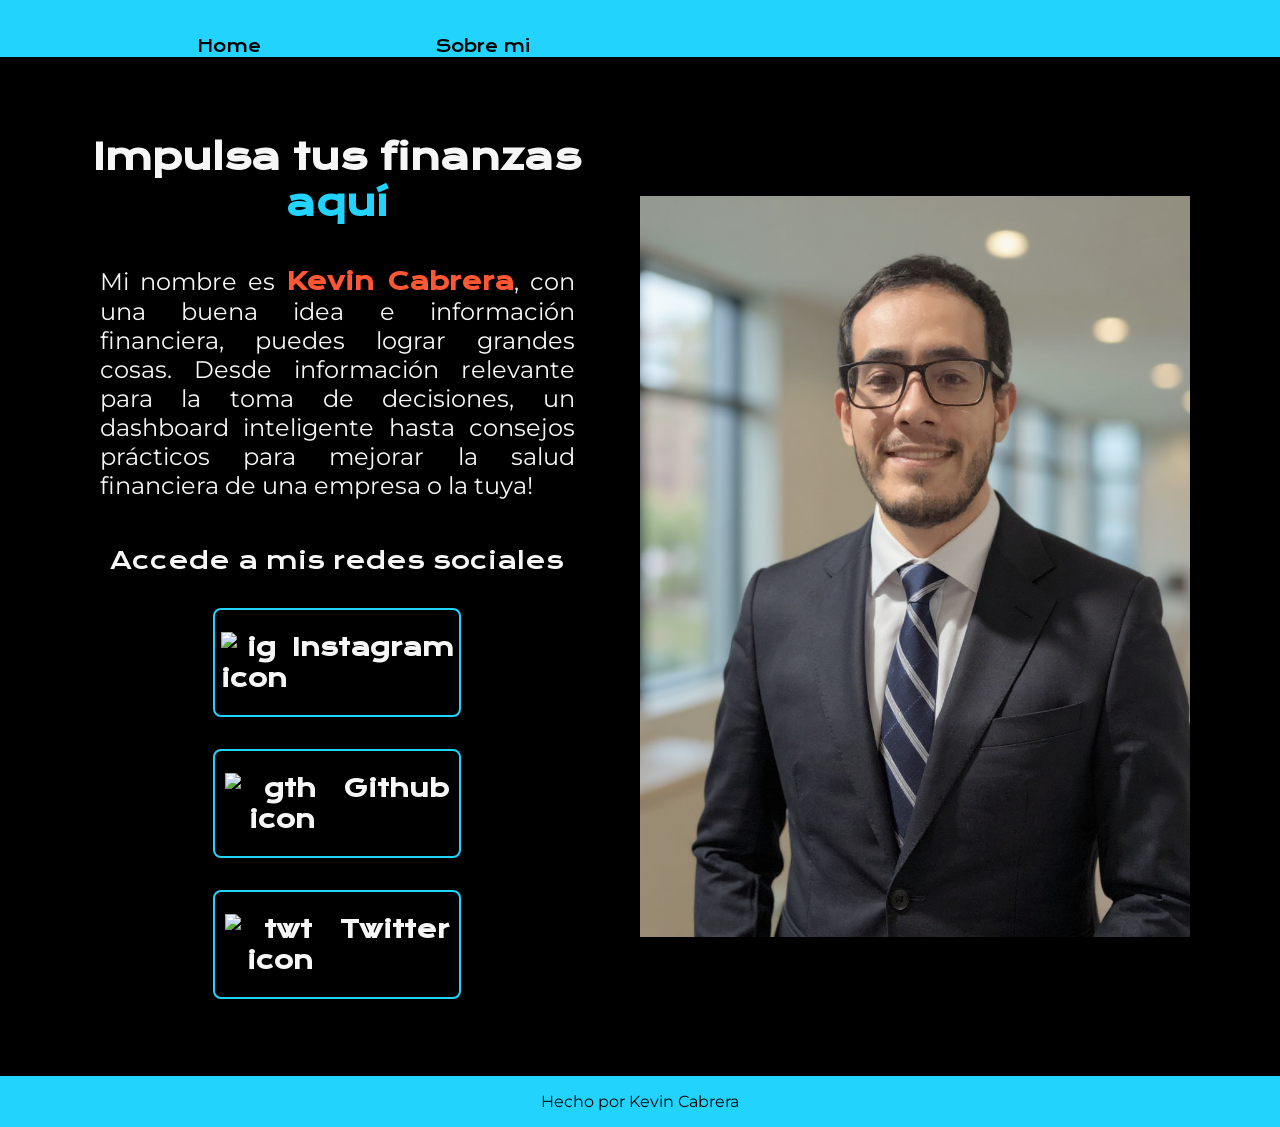
==== index.html @ 17b0012e "Add files via upload" ====
<!DOCTYPE html>
<html lang="es">
<head>
    <meta charset="UTF-8">
    <meta name="viewport" content="width=device-width, initial-scale=1.0">
    <title>Portafolio</title>
    <link rel="stylesheet" href="./Styles/Style.css">
</head>
<body>
    <header class="header">
        <nav class="header-menu">
            <a class= "header-link" href="index.html">Home</a>
            <a class= "header-link" href="about.html">Sobre mi</a>
        </nav>
    </header>
    <main class="presentacion">
        <section class="presentacion-texto">
            <h1 class="Titulo1">
                Impulsa tus finanzas <strong class="Destaque1">aquí</strong>
            </h1> 
                <p class="parrafo1">
                    Mi nombre es <strong class="Destaque2">Kevin Cabrera</strong>, 
                    con una buena idea e información financiera, puedes lograr grandes
                    cosas. Desde información relevante para la toma de decisiones,
                    un dashboard inteligente hasta consejos prácticos para mejorar
                    la salud financiera de una empresa o la tuya! 
                </p>
                <div class="redes">
                    <h2 class="subredes">Accede a mis redes sociales</h2>
                    <a class="igh" href="https://www.instagram.com/">
                        <img src="./assets/instagram.png" alt="ig icon">
                        Instagram</a>
                    <a class="igh" href="https://github.com/">
                        <img src="./assets/github.png" alt="gth icon">
                        Github</a>
                    <a class="igh" href="https://twitter.com/">
                        <img src="./assets/twitter.png" alt="twt icon">
                        Twitter</a>
                </div>
        </section>
            <img class="pic" src="./assets/Imagem.png" alt="imagen de Ana">
    
    </main>

    <footer>
        <p class="footer-texto">Hecho por Kevin Cabrera</p>
    </footer>
    
</body>
</html>
---- Styles/Style.css ----
@import url('https://fonts.googleapis.com/css2?family=Krona+One&family=Montserrat:ital,wght@0,100..900;1,100..900&display=swap');

:root {
    --color-primario: #22D4FD;
    --color-secundario: #FF5733;
    --color-fondo: #000000;
    --color-texto: #F6F6F6;
    --color-fade: #272727;
    --fuente-principal: 'Krona One', sans-serif;
    --fuente-secundaria: 'Montserrat', sans-serif;
}
*
{
    margin: 0;
    padding: 0;
    box-sizing: border-box;
    font-family: var(--fuente-principal);
}
body
{
    background-color: var(--color-fondo);
    color: var(--color-texto);
    box-sizing: border-box;
}
.Destaque1
{
    color:var(--color-primario);
}
.Destaque2
{
    color: var(--color-secundario);
}
.presentacion
{
    display: flex;
    flex-direction: row;
    justify-content: center;
    align-items: center;
    text-align: center;
    margin: 6% 7%;
    gap: 5%;
}
.presentacion-texto
{
width: 50%;
display: flex;
flex-direction: column;
gap: 2.5rem;
}

.Titulo1
{
    font-size: 2.25rem;
    font-family: var(--fuente-principal);
}
.parrafo1
{
    font-size: 1.5rem;
    font-family: var(--fuente-secundaria);
    font-weight: 400;
    text-align: justify;
    padding: 0rem 0.625rem 0.313rem 0.625rem;
}
.redes{
    display: flex;
    justify-content: space-between;
    flex-direction: column;
    align-items: center;
    gap: 2rem;
}
.igh{
    width: 50%;
    text-align: center;
    padding: 1.344rem 0.625rem;
    border-radius: 0.5rem;
    font-family: var(--color-secundario);
    font-size: 1.5rem;
    font-weight: 600;
    text-decoration: none;
    color: var(--color-texto);
    border: var(--color-primario) 0.125rem solid;
    display: flex;
    justify-content: center;
    gap: 0.313rem;
}
.subredes{
    font-family: var(--fuente-principal);
    font-size: 1.5rem;
    font-weight: 400;

}
.igh:hover{
    background-color: var(--color-fade);
    transition: 0.3s;
    cursor: pointer;
}
.footer-texto{
    background-color: var(--color-primario);
    text-align: center;
    padding: 1rem;
    font-family: var(--fuente-secundaria);
    font-size: 400;
    color: var(--color-fondo);
}
.header
{
    background-color: var(--color-primario);
    text-align: center;
    padding: 1% 0% 0% 8%;
    font-family: var(--fuente-secundaria);
    font-size: 600;
    color: var(--color-fondo);
}
.header-menu
{
    display: flex;
    gap: 5rem;
    text-align: center;
}
.header-link
{
    text-decoration: none;
    color: var(--color-fondo);
    text-align: center;
    padding: 2% 0% 0% 8%;
    font-size: 600;
    transition: 0.3s;
    cursor: pointer;
    text-decoration: none;
}
.header-link:hover
{
    color: var(--color-texto);
    transition: 0.3s;
    cursor: pointer;
}
.pic
{
    width: 50%;
}
@media (max-width: 700px){
  .presentacion
    {
        flex-direction: column-reverse;
        margin: 5% 2%;
        gap: 5%;
    }  
.header
{
   padding: 1% 0% 0% 15px;
   
}
.header-menu{
justify-content: center;
}
.presentacion-texto
{
width: auto;
}
}
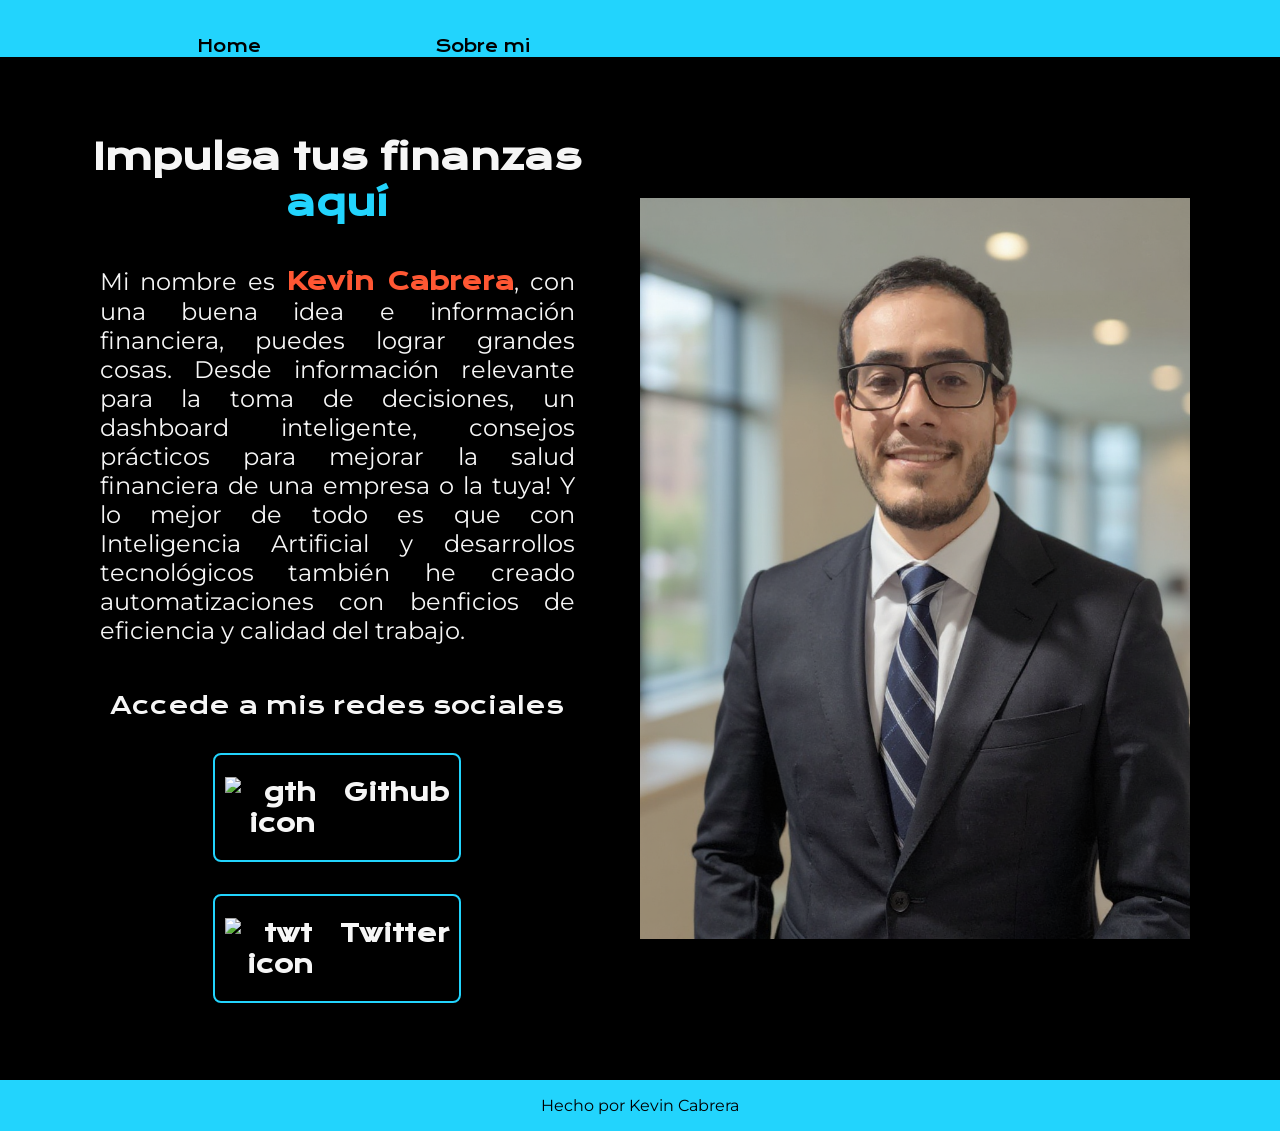
==== commit fef9f4df: "Update GitHub link in index.html" ====
--- a/index.html
+++ b/index.html
@@ -22,19 +22,19 @@
                     Mi nombre es <strong class="Destaque2">Kevin Cabrera</strong>, 
                     con una buena idea e información financiera, puedes lograr grandes
                     cosas. Desde información relevante para la toma de decisiones,
-                    un dashboard inteligente hasta consejos prácticos para mejorar
-                    la salud financiera de una empresa o la tuya! 
+                    un dashboard inteligente, consejos prácticos para mejorar
+                    la salud financiera de una empresa o la tuya! Y lo mejor de todo
+                    es que con Inteligencia Artificial y desarrollos tecnológicos
+                    también he creado automatizaciones con benficios de 
+                    eficiencia y calidad del trabajo.
                 </p>
                 <div class="redes">
                     <h2 class="subredes">Accede a mis redes sociales</h2>
-                    <a class="igh" href="https://www.instagram.com/">
-                        <img src="./assets/instagram.png" alt="ig icon">
-                        Instagram</a>
-                    <a class="igh" href="https://github.com/">
+                    <a class="igh" href="https://github.com/kncag">
                         <img src="./assets/github.png" alt="gth icon">
                         Github</a>
-                    <a class="igh" href="https://twitter.com/">
-                        <img src="./assets/twitter.png" alt="twt icon">
+                    <a class="igh" href="https://www.linkedin.com/in/kevin-cabrera-knca">
+                        <img src="./assets/linkedin.png" alt="twt icon">
                         Twitter</a>
                 </div>
         </section>
@@ -47,4 +47,4 @@
     </footer>
     
 </body>
-</html>+</html>
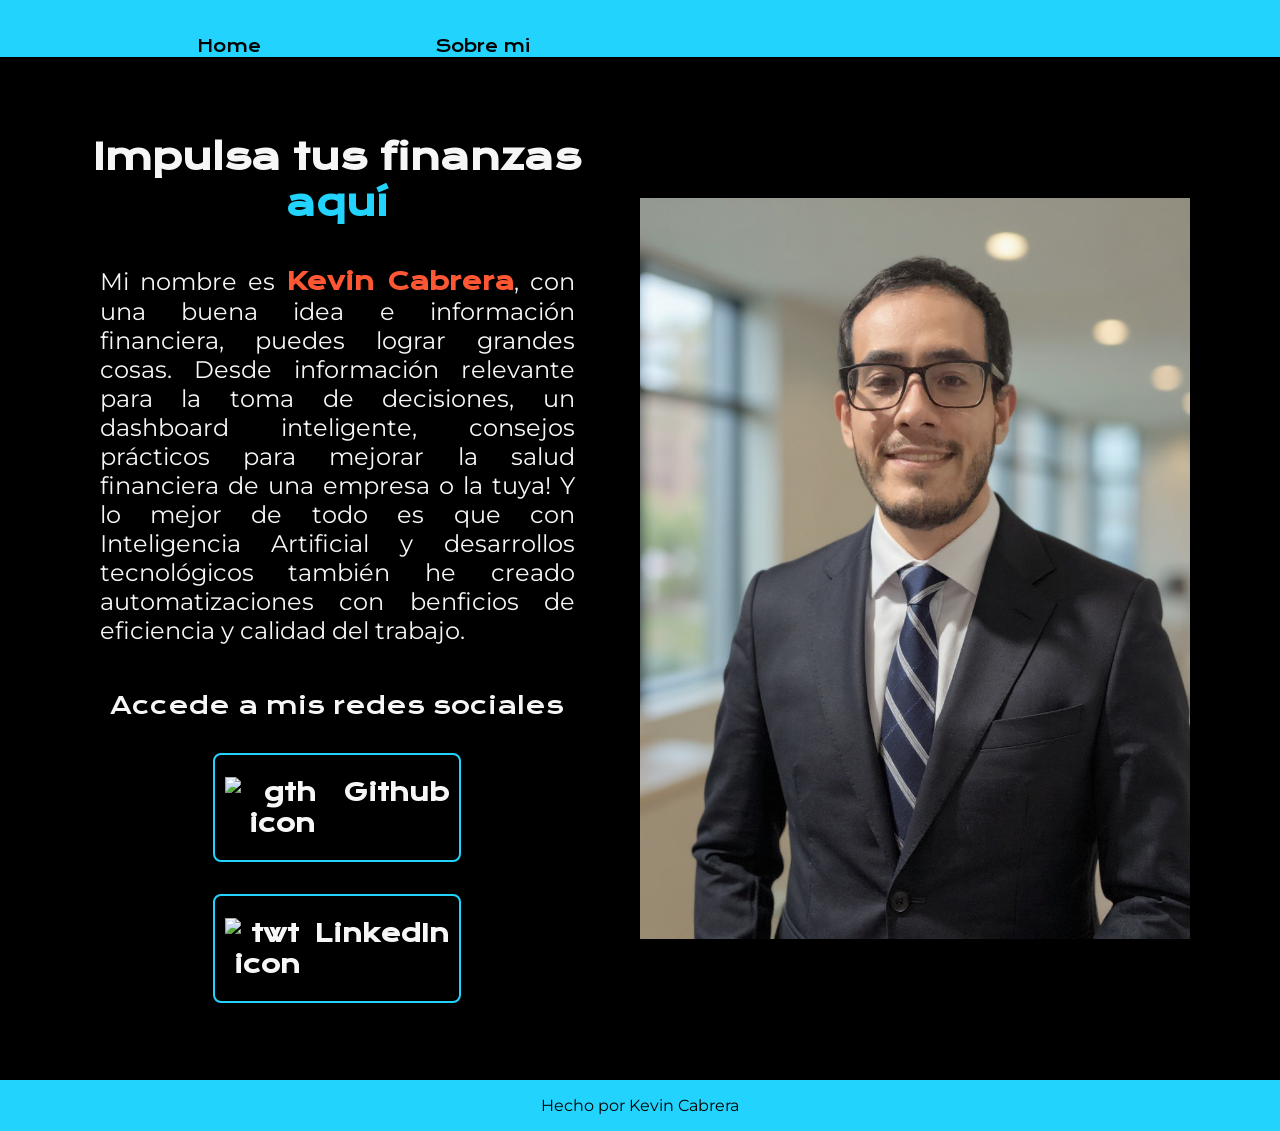
==== commit 013e2ddc: "Fix HTML encoding issues in index.html" ====
--- a/index.html
+++ b/index.html
@@ -35,7 +35,7 @@
                         Github</a>
                     <a class="igh" href="https://www.linkedin.com/in/kevin-cabrera-knca">
                         <img src="./assets/linkedin.png" alt="twt icon">
-                        Twitter</a>
+                        LinkedIn</a>
                 </div>
         </section>
             <img class="pic" src="./assets/Imagem.png" alt="imagen de Ana">
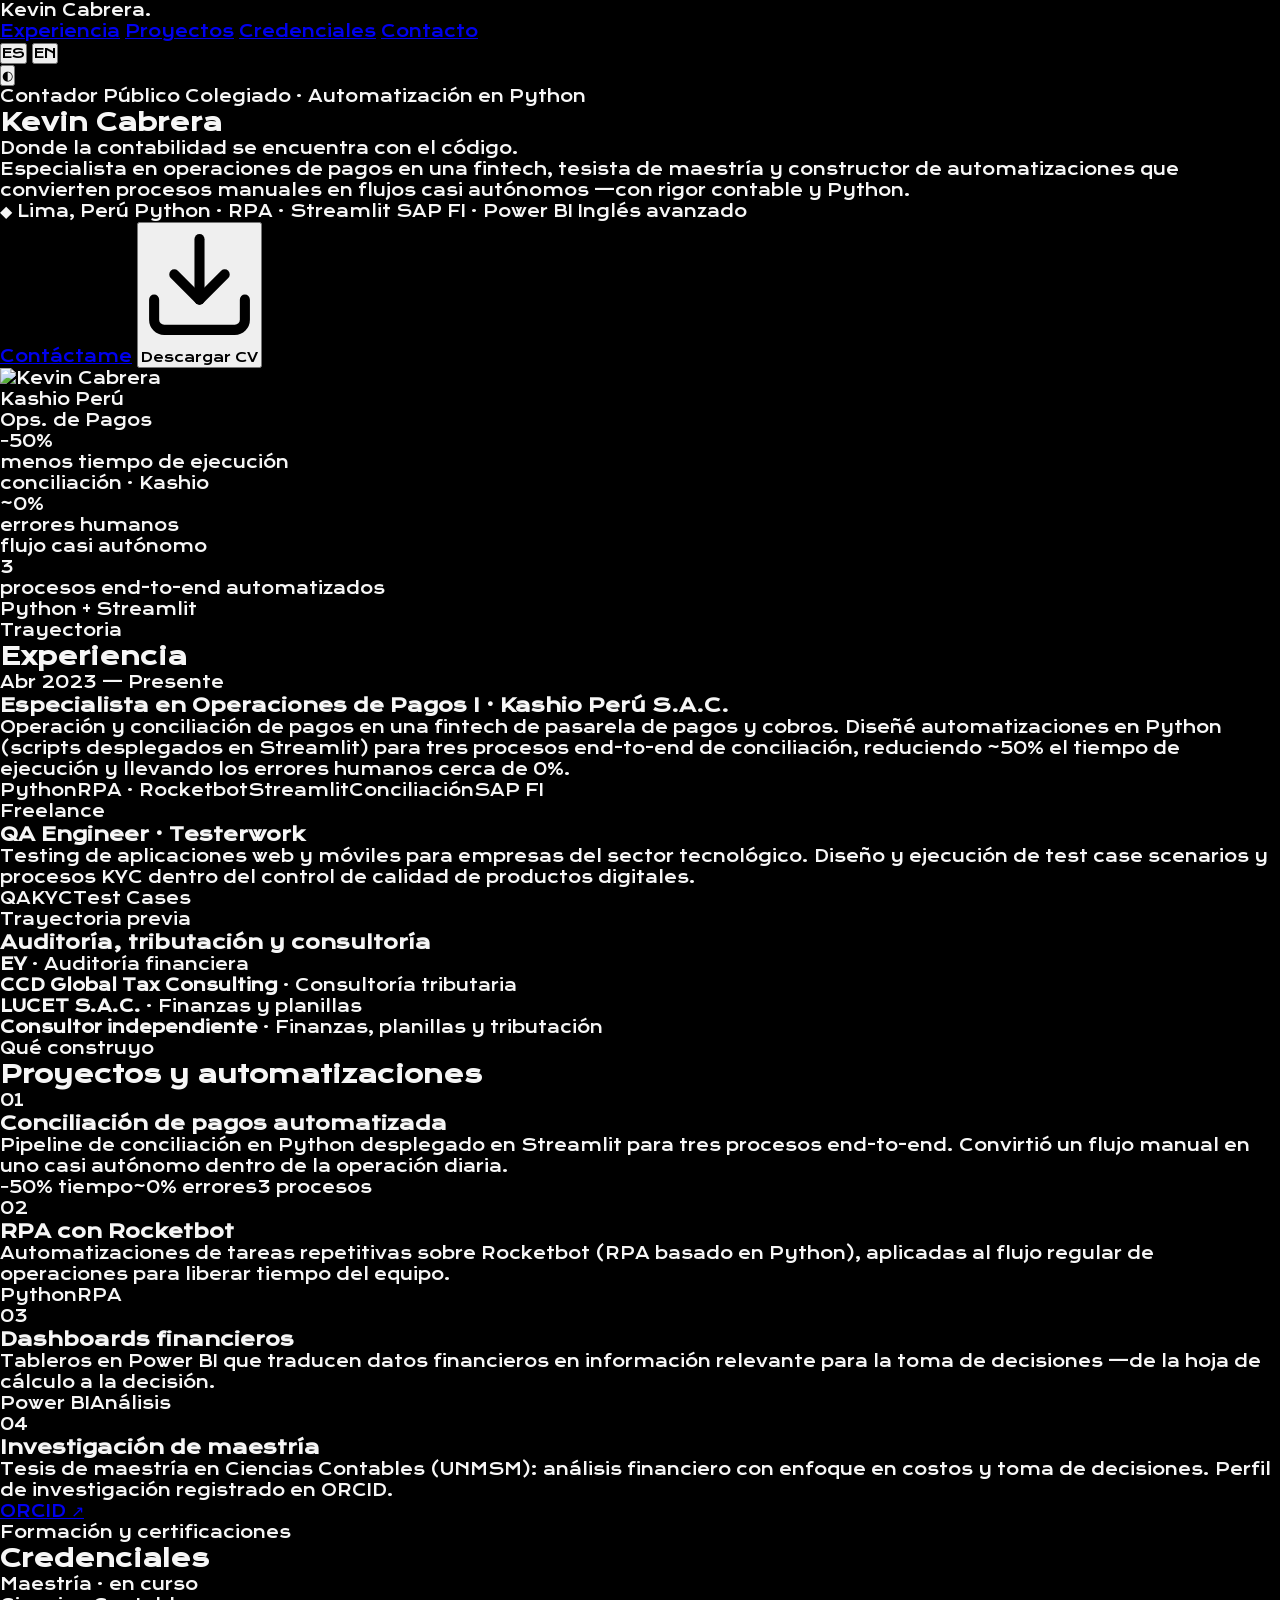
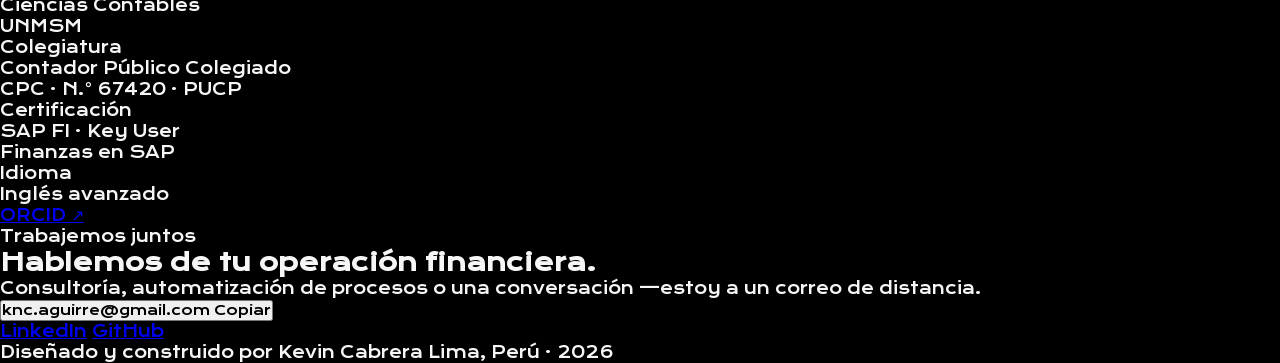
==== commit bb378bbf: "Add files via upload" ====
--- a/index.html
+++ b/index.html
@@ -1,50 +1,301 @@
-<!DOCTYPE html>
-<html lang="es">
-<head>
-    <meta charset="UTF-8">
-    <meta name="viewport" content="width=device-width, initial-scale=1.0">
-    <title>Portafolio</title>
-    <link rel="stylesheet" href="./Styles/Style.css">
-</head>
-<body>
-    <header class="header">
-        <nav class="header-menu">
-            <a class= "header-link" href="index.html">Home</a>
-            <a class= "header-link" href="about.html">Sobre mi</a>
-        </nav>
-    </header>
-    <main class="presentacion">
-        <section class="presentacion-texto">
-            <h1 class="Titulo1">
-                Impulsa tus finanzas <strong class="Destaque1">aquí</strong>
-            </h1> 
-                <p class="parrafo1">
-                    Mi nombre es <strong class="Destaque2">Kevin Cabrera</strong>, 
-                    con una buena idea e información financiera, puedes lograr grandes
-                    cosas. Desde información relevante para la toma de decisiones,
-                    un dashboard inteligente, consejos prácticos para mejorar
-                    la salud financiera de una empresa o la tuya! Y lo mejor de todo
-                    es que con Inteligencia Artificial y desarrollos tecnológicos
-                    también he creado automatizaciones con benficios de 
-                    eficiencia y calidad del trabajo.
-                </p>
-                <div class="redes">
-                    <h2 class="subredes">Accede a mis redes sociales</h2>
-                    <a class="igh" href="https://github.com/kncag">
-                        <img src="./assets/github.png" alt="gth icon">
-                        Github</a>
-                    <a class="igh" href="https://www.linkedin.com/in/kevin-cabrera-knca">
-                        <img src="./assets/linkedin.png" alt="twt icon">
-                        LinkedIn</a>
-                </div>
-        </section>
-            <img class="pic" src="./assets/Imagem.png" alt="imagen de Ana">
-    
-    </main>
-
-    <footer>
-        <p class="footer-texto">Hecho por Kevin Cabrera</p>
-    </footer>
-    
-</body>
-</html>
+<!DOCTYPE html>
+<html lang="es">
+<head>
+    <meta charset="UTF-8">
+    <meta name="viewport" content="width=device-width, initial-scale=1.0">
+    <title>Kevin Cabrera</title>
+<meta name="description" content="Kevin Cabrera — Contador Público Colegiado, especialista en operaciones de pagos y constructor de automatizaciones en Python. Donde la contabilidad se encuentra con el código.">
+<link rel="preconnect" href="https://fonts.googleapis.com">
+<link rel="preconnect" href="https://fonts.gstatic.com" crossorigin>
+<link rel="stylesheet" href="https://fonts.googleapis.com/css2?family=Archivo:wght@500;600;700;800&family=IBM+Plex+Mono:wght@400;500;600&family=IBM+Plex+Sans:wght@400;500;600;700&display=swap">
+    <link rel="stylesheet" href="./Styles/Style.css">
+</head>
+<body>
+<header class="topbar">
+  <div class="wrap topbar-inner">
+    <div class="brand">Kevin&nbsp;Cabrera<span class="dot">.</span></div>
+    <nav class="nav">
+      <div class="nav-links">
+        <a href="#experiencia" data-es="Experiencia" data-en="Experience">Experiencia</a>
+        <a href="#proyectos" data-es="Proyectos" data-en="Projects">Proyectos</a>
+        <a href="#credenciales" data-es="Credenciales" data-en="Credentials">Credenciales</a>
+        <a href="#contacto" data-es="Contacto" data-en="Contact">Contacto</a>
+      </div>
+      <div class="controls">
+        <div class="lang-seg" role="group" aria-label="Idioma / Language">
+          <button id="lang-es" aria-pressed="true">ES</button>
+          <button id="lang-en" aria-pressed="false">EN</button>
+        </div>
+        <button class="btn-ghost" id="theme-toggle" aria-label="Cambiar tema">
+          <span id="theme-icon">◐</span>
+        </button>
+      </div>
+    </nav>
+  </div>
+</header>
+
+<main class="wrap">
+
+  <!-- HERO -->
+  <section class="hero">
+    <div class="hero-grid">
+      <div>
+        <span class="eyebrow" data-es="Contador Público Colegiado · Automatización en Python" data-en="Certified Public Accountant · Python Automation">Contador Público Colegiado · Automatización en Python</span>
+        <h1>Kevin Cabrera</h1>
+        <p class="tagline" data-es="Donde la contabilidad se encuentra con el <span class='hl'>código</span>." data-en="Where accounting meets <span class='hl'>code</span>.">Donde la contabilidad se encuentra con el <span class="hl">código</span>.</p>
+        <p class="lead" data-es="Especialista en operaciones de pagos en una fintech, tesista de maestría y constructor de automatizaciones que convierten procesos manuales en flujos casi autónomos —con rigor contable y Python." data-en="Payments operations specialist at a fintech, master's thesis student, and builder of automations that turn manual processes into near-autonomous workflows — with accounting rigor and Python.">Especialista en operaciones de pagos en una fintech, tesista de maestría y constructor de automatizaciones que convierten procesos manuales en flujos casi autónomos —con rigor contable y Python.</p>
+        <div class="chips">
+          <span class="chip"><span class="pin">◆</span> <span data-es="Lima, Perú" data-en="Lima, Peru">Lima, Perú</span></span>
+          <span class="chip">Python · RPA · Streamlit</span>
+          <span class="chip">SAP FI · Power BI</span>
+          <span class="chip" data-es="Inglés avanzado" data-en="Advanced English">Inglés avanzado</span>
+        </div>
+        <div class="hero-cta">
+          <a class="btn btn-primary" href="#contacto" data-es="Contáctame" data-en="Get in touch">Contáctame</a>
+          <button class="btn btn-outline" id="cv-btn">
+            <svg class="svgico" viewBox="0 0 24 24" fill="none" stroke="currentColor" stroke-width="2" stroke-linecap="round" stroke-linejoin="round"><path d="M21 15v4a2 2 0 0 1-2 2H5a2 2 0 0 1-2-2v-4"/><polyline points="7 10 12 15 17 10"/><line x1="12" y1="15" x2="12" y2="3"/></svg>
+            <span data-es="Descargar CV" data-en="Download CV">Descargar CV</span>
+          </button>
+        </div>
+      </div>
+      <div class="portrait">
+        <img src="./assets/photo.jpg" alt="Kevin Cabrera">
+        <div class="badge">
+          <div class="k mono">Kashio Perú</div>
+          <div class="v" data-es="Ops. de Pagos" data-en="Payments Ops">Ops. de Pagos</div>
+        </div>
+      </div>
+    </div>
+
+    <div class="ledger" aria-label="Resultados de automatización">
+      <div class="cell">
+        <div class="num">−50%</div>
+        <div class="cap" data-es="menos tiempo de ejecución" data-en="less execution time">menos tiempo de ejecución</div>
+        <div class="src" data-es="conciliación · Kashio" data-en="reconciliation · Kashio">conciliación · Kashio</div>
+      </div>
+      <div class="cell">
+        <div class="num">~0%</div>
+        <div class="cap" data-es="errores humanos" data-en="human errors">errores humanos</div>
+        <div class="src" data-es="flujo casi autónomo" data-en="near-autonomous flow">flujo casi autónomo</div>
+      </div>
+      <div class="cell">
+        <div class="num">3</div>
+        <div class="cap" data-es="procesos end-to-end automatizados" data-en="end-to-end processes automated">procesos end-to-end automatizados</div>
+        <div class="src" data-es="Python + Streamlit" data-en="Python + Streamlit">Python + Streamlit</div>
+      </div>
+    </div>
+  </section>
+
+  <!-- EXPERIENCE -->
+  <section id="experiencia">
+    <div class="sec-head reveal">
+      <span class="eyebrow" data-es="Trayectoria" data-en="Career">Trayectoria</span>
+      <h2 data-es="Experiencia" data-en="Experience">Experiencia</h2>
+    </div>
+    <div class="exp">
+      <div class="exp-row reveal">
+        <div class="exp-when">Abr 2023 — <span class="now" data-es="Presente" data-en="Present">Presente</span></div>
+        <div class="exp-body">
+          <h3><span data-es="Especialista en Operaciones de Pagos I" data-en="Payments Operations Specialist I">Especialista en Operaciones de Pagos I</span> · <span class="org">Kashio Perú S.A.C.</span></h3>
+          <p data-es="Operación y conciliación de pagos en una fintech de pasarela de pagos y cobros. Diseñé automatizaciones en Python (scripts desplegados en Streamlit) para tres procesos end-to-end de conciliación, reduciendo ~50% el tiempo de ejecución y llevando los errores humanos cerca de 0%." data-en="Payment operations and reconciliation at a payments-gateway fintech. Built Python automations (scripts deployed on Streamlit) for three end-to-end reconciliation processes, cutting execution time by ~50% and driving human errors close to 0%.">Operación y conciliación de pagos en una fintech de pasarela de pagos y cobros. Diseñé automatizaciones en Python (scripts desplegados en Streamlit) para tres procesos end-to-end de conciliación, reduciendo ~50% el tiempo de ejecución y llevando los errores humanos cerca de 0%.</p>
+          <div class="tags"><span class="tag">Python</span><span class="tag">RPA · Rocketbot</span><span class="tag">Streamlit</span><span class="tag" data-es="Conciliación" data-en="Reconciliation">Conciliación</span><span class="tag">SAP FI</span></div>
+        </div>
+      </div>
+      <div class="exp-row reveal">
+        <div class="exp-when" data-es="Freelance" data-en="Freelance">Freelance</div>
+        <div class="exp-body">
+          <h3>QA Engineer · <span class="org">Testerwork</span></h3>
+          <p data-es="Testing de aplicaciones web y móviles para empresas del sector tecnológico. Diseño y ejecución de test case scenarios y procesos KYC dentro del control de calidad de productos digitales." data-en="Web and mobile app testing for technology-sector companies. Design and execution of test case scenarios and KYC processes within digital-product quality control.">Testing de aplicaciones web y móviles para empresas del sector tecnológico. Diseño y ejecución de test case scenarios y procesos KYC dentro del control de calidad de productos digitales.</p>
+          <div class="tags"><span class="tag">QA</span><span class="tag">KYC</span><span class="tag">Test Cases</span></div>
+        </div>
+      </div>
+      <div class="exp-row reveal">
+        <div class="exp-when" data-es="Trayectoria previa" data-en="Earlier">Trayectoria previa</div>
+        <div class="exp-body">
+          <h3 data-es="Auditoría, tributación y consultoría" data-en="Audit, tax & consulting">Auditoría, tributación y consultoría</h3>
+          <div class="prev-list">
+            <div class="pi"><b>EY</b> · <span data-es="Auditoría financiera" data-en="Financial audit">Auditoría financiera</span></div>
+            <div class="pi"><b>CCD Global Tax Consulting</b> · <span data-es="Consultoría tributaria" data-en="Tax consulting">Consultoría tributaria</span></div>
+            <div class="pi"><b>LUCET S.A.C.</b> · <span data-es="Finanzas y planillas" data-en="Finance & payroll">Finanzas y planillas</span></div>
+            <div class="pi"><b data-es="Consultor independiente" data-en="Independent consultant">Consultor independiente</b> · <span data-es="Finanzas, planillas y tributación" data-en="Finance, payroll & tax">Finanzas, planillas y tributación</span></div>
+          </div>
+        </div>
+      </div>
+    </div>
+  </section>
+
+  <!-- PROJECTS -->
+  <section id="proyectos">
+    <div class="sec-head reveal">
+      <span class="eyebrow" data-es="Qué construyo" data-en="What I build">Qué construyo</span>
+      <h2 data-es="Proyectos y automatizaciones" data-en="Projects & automations">Proyectos y automatizaciones</h2>
+    </div>
+    <div class="proj-grid">
+      <div class="card reveal">
+        <div class="num-idx">01</div>
+        <h3 data-es="Conciliación de pagos automatizada" data-en="Automated payments reconciliation">Conciliación de pagos automatizada</h3>
+        <p data-es="Pipeline de conciliación en Python desplegado en Streamlit para tres procesos end-to-end. Convirtió un flujo manual en uno casi autónomo dentro de la operación diaria." data-en="Python reconciliation pipeline deployed on Streamlit across three end-to-end processes. Turned a manual flow into a near-autonomous one inside daily operations.">Pipeline de conciliación en Python desplegado en Streamlit para tres procesos end-to-end. Convirtió un flujo manual en uno casi autónomo dentro de la operación diaria.</p>
+        <div class="metric-chips"><span class="mchip">−50% <span data-es="tiempo" data-en="time">tiempo</span></span><span class="mchip">~0% <span data-es="errores" data-en="errors">errores</span></span><span class="mchip">3 <span data-es="procesos" data-en="processes">procesos</span></span></div>
+      </div>
+      <div class="card reveal">
+        <div class="num-idx">02</div>
+        <h3 data-es="RPA con Rocketbot" data-en="RPA with Rocketbot">RPA con Rocketbot</h3>
+        <p data-es="Automatizaciones de tareas repetitivas sobre Rocketbot (RPA basado en Python), aplicadas al flujo regular de operaciones para liberar tiempo del equipo." data-en="Repetitive-task automations on Rocketbot (Python-based RPA), applied to the regular operations flow to free up team time.">Automatizaciones de tareas repetitivas sobre Rocketbot (RPA basado en Python), aplicadas al flujo regular de operaciones para liberar tiempo del equipo.</p>
+        <div class="metric-chips"><span class="mchip">Python</span><span class="mchip">RPA</span></div>
+      </div>
+      <div class="card reveal">
+        <div class="num-idx">03</div>
+        <h3 data-es="Dashboards financieros" data-en="Financial dashboards">Dashboards financieros</h3>
+        <p data-es="Tableros en Power BI que traducen datos financieros en información relevante para la toma de decisiones —de la hoja de cálculo a la decisión." data-en="Power BI dashboards that translate financial data into decision-ready insight — from spreadsheet to decision.">Tableros en Power BI que traducen datos financieros en información relevante para la toma de decisiones —de la hoja de cálculo a la decisión.</p>
+        <div class="metric-chips"><span class="mchip">Power BI</span><span class="mchip" data-es="Análisis" data-en="Analytics">Análisis</span></div>
+      </div>
+      <div class="card reveal">
+        <div class="num-idx">04</div>
+        <h3 data-es="Investigación de maestría" data-en="Master's research">Investigación de maestría</h3>
+        <p data-es="Tesis de maestría en Ciencias Contables (UNMSM): análisis financiero con enfoque en costos y toma de decisiones. Perfil de investigación registrado en ORCID." data-en="Master's thesis in Accounting Sciences (UNMSM): financial analysis focused on costs and decision-making. Research profile registered on ORCID.">Tesis de maestría en Ciencias Contables (UNMSM): análisis financiero con enfoque en costos y toma de decisiones. Perfil de investigación registrado en ORCID.</p>
+        <div class="metric-chips"><a class="mchip" href="https://orcid.org/0009-0000-9145-1429" target="_blank" rel="noopener">ORCID ↗</a></div>
+      </div>
+    </div>
+  </section>
+
+  <!-- CREDENTIALS -->
+  <section id="credenciales">
+    <div class="sec-head reveal">
+      <span class="eyebrow" data-es="Formación y certificaciones" data-en="Education & certifications">Formación y certificaciones</span>
+      <h2 data-es="Credenciales" data-en="Credentials">Credenciales</h2>
+    </div>
+    <div class="creds">
+      <div class="cred reveal">
+        <div class="lbl" data-es="Maestría · en curso" data-en="Master's · in progress">Maestría · en curso</div>
+        <div class="val" data-es="Ciencias Contables" data-en="Accounting Sciences">Ciencias Contables</div>
+        <div class="sub">UNMSM</div>
+      </div>
+      <div class="cred reveal">
+        <div class="lbl" data-es="Colegiatura" data-en="License">Colegiatura</div>
+        <div class="val" data-es="Contador Público Colegiado" data-en="Certified Public Accountant">Contador Público Colegiado</div>
+        <div class="sub mono">CPC · N.° 67420 · PUCP</div>
+      </div>
+      <div class="cred reveal">
+        <div class="lbl" data-es="Certificación" data-en="Certification">Certificación</div>
+        <div class="val">SAP FI · Key User</div>
+        <div class="sub" data-es="Finanzas en SAP" data-en="SAP Financials">Finanzas en SAP</div>
+      </div>
+      <div class="cred reveal">
+        <div class="lbl" data-es="Idioma" data-en="Language">Idioma</div>
+        <div class="val" data-es="Inglés avanzado" data-en="Advanced English">Inglés avanzado</div>
+        <div class="sub"><a href="https://orcid.org/0009-0000-9145-1429" target="_blank" rel="noopener">ORCID ↗</a></div>
+      </div>
+    </div>
+  </section>
+
+  <!-- CONTACT -->
+  <section id="contacto">
+    <div class="contact reveal">
+      <div class="contact-grid">
+        <div>
+          <span class="eyebrow" data-es="Trabajemos juntos" data-en="Let's work together">Trabajemos juntos</span>
+          <h2 data-es="Hablemos de tu operación financiera." data-en="Let's talk about your financial operation.">Hablemos de tu operación financiera.</h2>
+          <p data-es="Consultoría, automatización de procesos o una conversación —estoy a un correo de distancia." data-en="Consulting, process automation, or just a conversation — I'm one email away.">Consultoría, automatización de procesos o una conversación —estoy a un correo de distancia.</p>
+        </div>
+        <div class="contact-actions">
+          <button class="email-btn" id="email-btn">
+            <span class="mono">knc.aguirre@gmail.com</span>
+            <span class="copy" id="copy-label" data-es="Copiar" data-en="Copy">Copiar</span>
+          </button>
+          <div class="social-row">
+            <a class="btn btn-outline" href="https://www.linkedin.com/in/kevin-cabrera-knca" target="_blank" rel="noopener">LinkedIn</a>
+            <a class="btn btn-outline" href="https://github.com/kncag" target="_blank" rel="noopener">GitHub</a>
+          </div>
+        </div>
+      </div>
+    </div>
+  </section>
+</main>
+
+<footer>
+  <div class="wrap footer-inner">
+    <span data-es="Diseñado y construido por Kevin Cabrera" data-en="Designed & built by Kevin Cabrera">Diseñado y construido por Kevin Cabrera</span>
+    <span class="mono">Lima, Perú · 2026</span>
+  </div>
+</footer>
+
+<script>
+(function(){
+  var root = document.documentElement;
+
+  // ---- Theme ----
+  var themeBtn = document.getElementById('theme-toggle');
+  var themeIcon = document.getElementById('theme-icon');
+  function applyTheme(t){
+    if(t==='dark'||t==='light'){ root.setAttribute('data-theme',t); }
+    else { root.removeAttribute('data-theme'); }
+    themeIcon.textContent = (currentTheme()==='dark') ? '☀' : '◐';
+  }
+  function currentTheme(){
+    var t = root.getAttribute('data-theme');
+    if(t) return t;
+    return window.matchMedia && window.matchMedia('(prefers-color-scheme: dark)').matches ? 'dark' : 'light';
+  }
+  try{ var st = localStorage.getItem('kc-theme'); if(st) applyTheme(st); else applyTheme('system'); }catch(e){ applyTheme('system'); }
+  themeBtn.addEventListener('click', function(){
+    var next = currentTheme()==='dark' ? 'light' : 'dark';
+    applyTheme(next);
+    try{ localStorage.setItem('kc-theme', next); }catch(e){}
+  });
+
+  // ---- Language ----
+  var esBtn = document.getElementById('lang-es');
+  var enBtn = document.getElementById('lang-en');
+  function setLang(lang){
+    document.querySelectorAll('[data-es]').forEach(function(el){
+      var v = el.getAttribute('data-'+lang);
+      if(v!=null) el.innerHTML = v;
+    });
+    root.setAttribute('lang', lang==='en'?'en':'es');
+    esBtn.setAttribute('aria-pressed', String(lang==='es'));
+    enBtn.setAttribute('aria-pressed', String(lang==='en'));
+    try{ localStorage.setItem('kc-lang', lang); }catch(e){}
+  }
+  esBtn.addEventListener('click', function(){ setLang('es'); });
+  enBtn.addEventListener('click', function(){ setLang('en'); });
+  var savedLang = 'es';
+  try{ savedLang = localStorage.getItem('kc-lang') || 'es'; }catch(e){}
+  setLang(savedLang);
+
+  // ---- CV (print) ----
+  document.getElementById('cv-btn').addEventListener('click', function(){ window.print(); });
+
+  // ---- Copy email ----
+  var emailBtn = document.getElementById('email-btn');
+  var copyLabel = document.getElementById('copy-label');
+  emailBtn.addEventListener('click', function(){
+    var email='knc.aguirre@gmail.com';
+    var done=function(){
+      var lang = (root.getAttribute('lang')==='en')?'en':'es';
+      copyLabel.textContent = lang==='en' ? 'Copied ✓' : 'Copiado ✓';
+      copyLabel.removeAttribute('data-es'); copyLabel.removeAttribute('data-en');
+      setTimeout(function(){
+        copyLabel.setAttribute('data-es','Copiar'); copyLabel.setAttribute('data-en','Copy');
+        copyLabel.textContent = lang==='en' ? 'Copy':'Copiar';
+      },1800);
+    };
+    if(navigator.clipboard && navigator.clipboard.writeText){
+      navigator.clipboard.writeText(email).then(done).catch(function(){ window.location.href='mailto:'+email; });
+    } else { window.location.href='mailto:'+email; }
+  });
+
+  // ---- Reveal on scroll ----
+  var reduce = window.matchMedia && window.matchMedia('(prefers-reduced-motion: reduce)').matches;
+  var items = document.querySelectorAll('.reveal');
+  if(reduce || !('IntersectionObserver' in window)){
+    items.forEach(function(el){ el.classList.add('in'); });
+  } else {
+    var io = new IntersectionObserver(function(entries){
+      entries.forEach(function(en){ if(en.isIntersecting){ en.target.classList.add('in'); io.unobserve(en.target); } });
+    }, {threshold:0.12});
+    items.forEach(function(el){ io.observe(el); });
+  }
+})();
+</script>
+</body>
+</html>
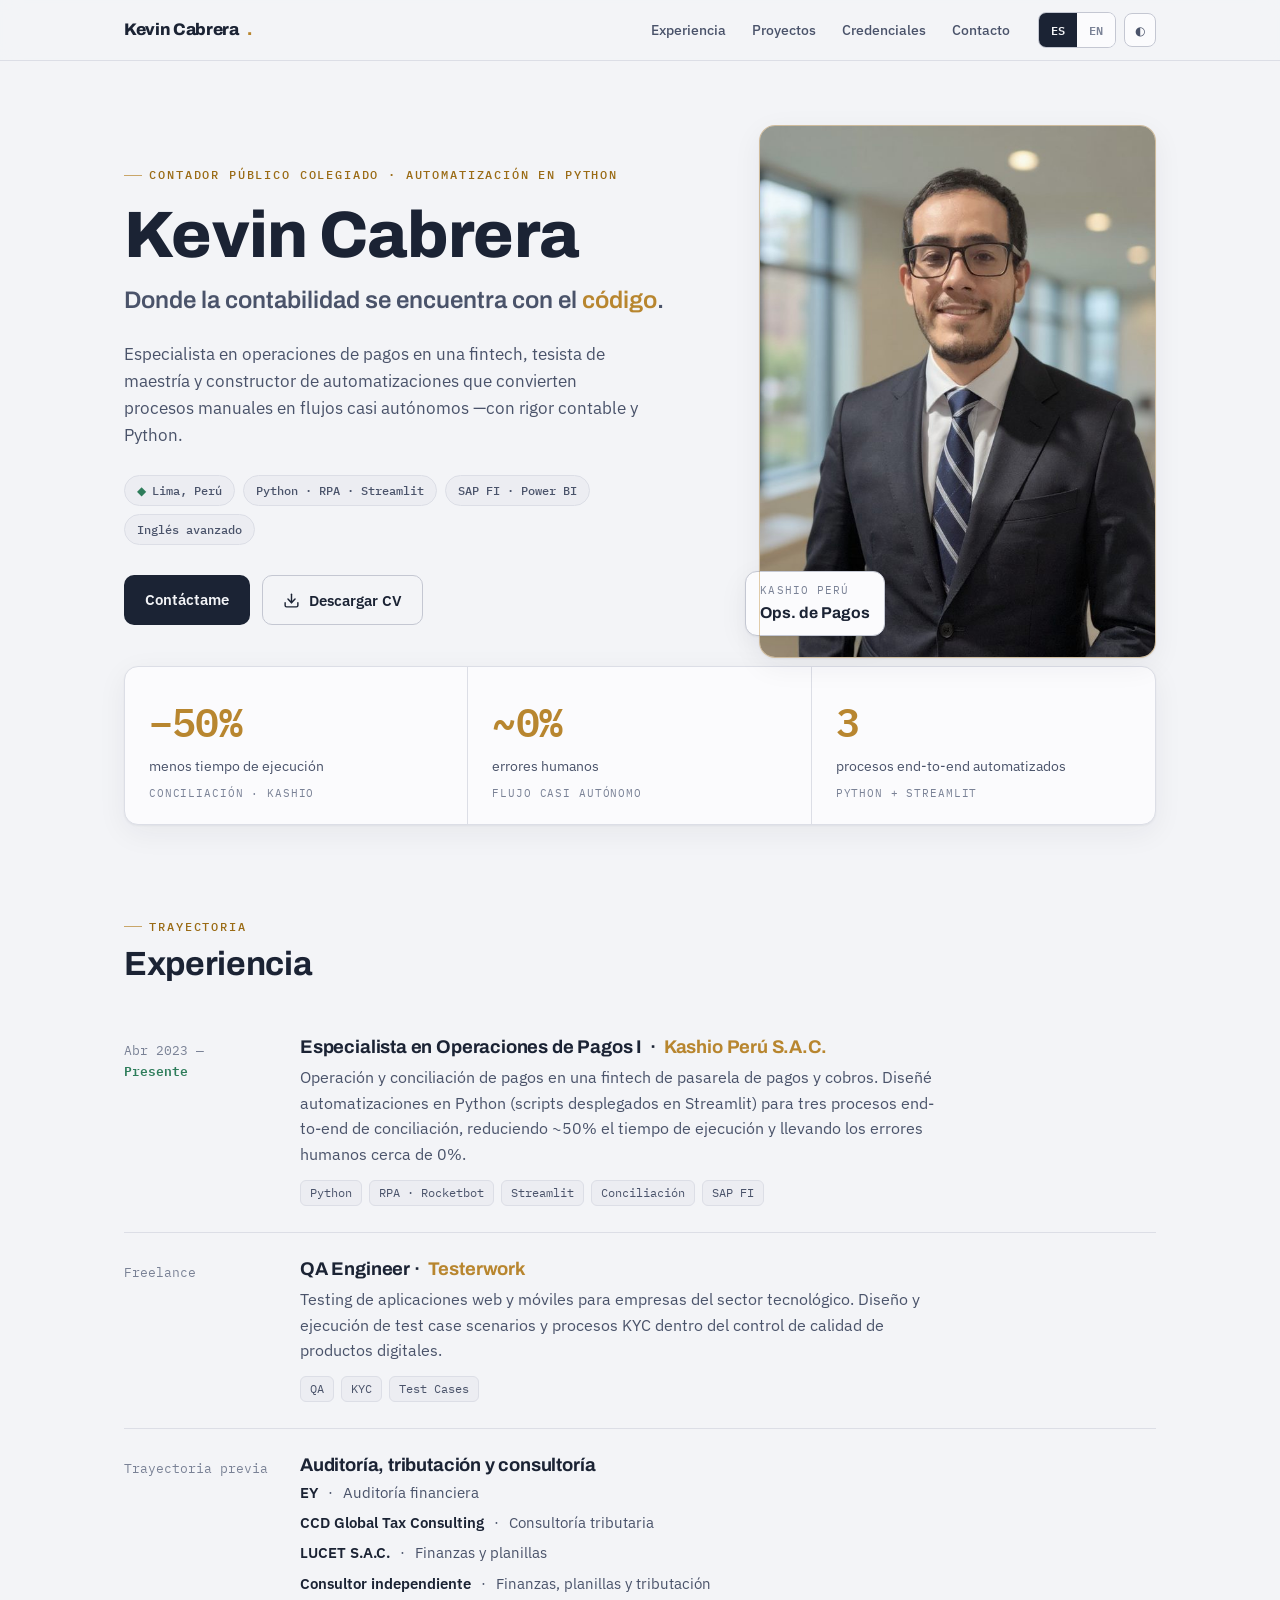
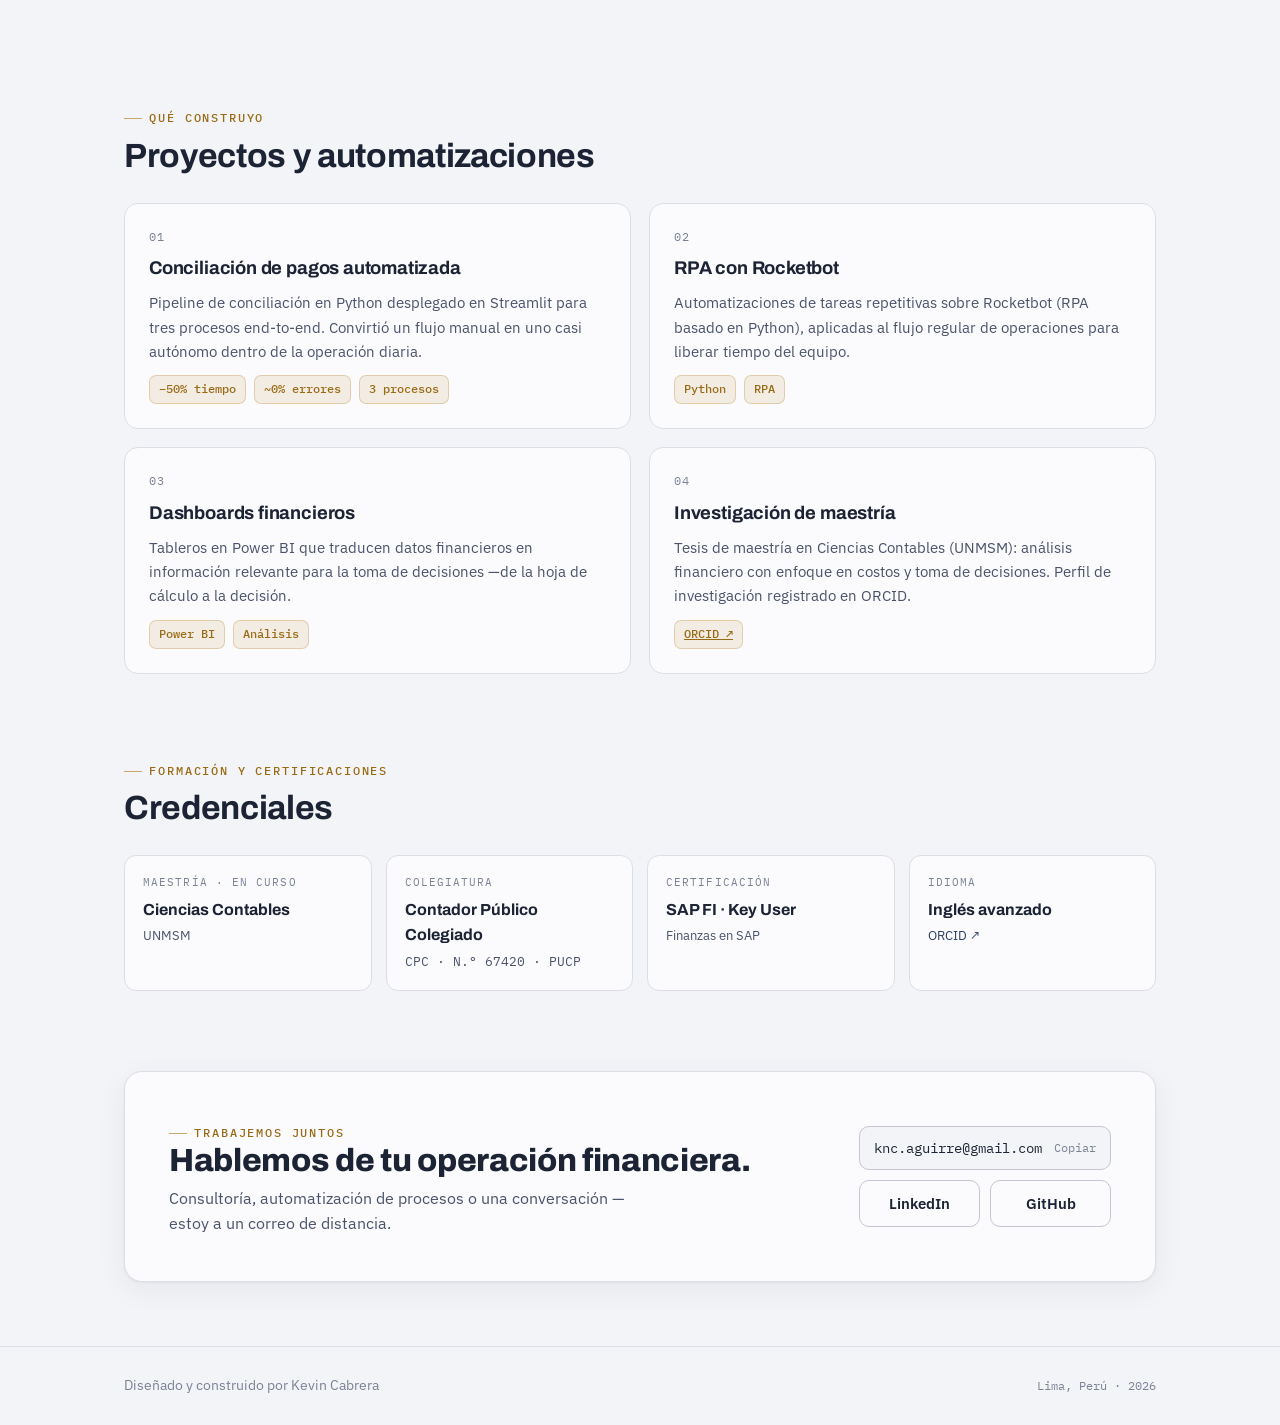
==== commit 4bf2af91: "Add files via upload" ====
--- a/index.html
+++ b/index.html
@@ -8,7 +8,257 @@
 <link rel="preconnect" href="https://fonts.googleapis.com">
 <link rel="preconnect" href="https://fonts.gstatic.com" crossorigin>
 <link rel="stylesheet" href="https://fonts.googleapis.com/css2?family=Archivo:wght@500;600;700;800&family=IBM+Plex+Mono:wght@400;500;600&family=IBM+Plex+Sans:wght@400;500;600;700&display=swap">
-    <link rel="stylesheet" href="./Styles/Style.css">
+<style>
+:root{
+  --paper:#F3F4F7;
+  --surface:#FBFBFD;
+  --surface-2:#ECEDF2;
+  --ink:#1B2334;
+  --ink-soft:#4A536A;
+  --ink-faint:#7A8296;
+  --line:#DCDEE6;
+  --line-strong:#C4C7D2;
+  --gold:#9A6B15;
+  --gold-bright:#B8862F;
+  --navy:#2C3E63;
+  --good:#2E7D5B;
+  --shadow:0 1px 2px rgba(27,35,52,.05), 0 8px 30px rgba(27,35,52,.06);
+  --display:'Archivo', system-ui, sans-serif;
+  --body:'IBM Plex Sans', system-ui, sans-serif;
+  --mono:'IBM Plex Mono', ui-monospace, monospace;
+}
+:root:not([data-theme="light"]){
+  @media (prefers-color-scheme: dark){
+    --paper:#0F131C;
+    --surface:#161C28;
+    --surface-2:#1D2532;
+    --ink:#E9EBF1;
+    --ink-soft:#AEB6C7;
+    --ink-faint:#7C8598;
+    --line:#28303F;
+    --line-strong:#38414F;
+    --gold:#E0AE56;
+    --gold-bright:#D6A24A;
+    --navy:#8FA6D0;
+    --good:#5FB98C;
+    --shadow:0 1px 2px rgba(0,0,0,.3), 0 12px 34px rgba(0,0,0,.35);
+  }
+}
+:root[data-theme="dark"]{
+  --paper:#0F131C;
+  --surface:#161C28;
+  --surface-2:#1D2532;
+  --ink:#E9EBF1;
+  --ink-soft:#AEB6C7;
+  --ink-faint:#7C8598;
+  --line:#28303F;
+  --line-strong:#38414F;
+  --gold:#E0AE56;
+  --gold-bright:#D6A24A;
+  --navy:#8FA6D0;
+  --good:#5FB98C;
+  --shadow:0 1px 2px rgba(0,0,0,.3), 0 12px 34px rgba(0,0,0,.35);
+}
+*{margin:0;padding:0;box-sizing:border-box}
+html{scroll-behavior:smooth}
+@media (prefers-reduced-motion: reduce){html{scroll-behavior:auto}*{animation:none!important;transition:none!important}}
+body{
+  background:var(--paper);
+  color:var(--ink);
+  font-family:var(--body);
+  line-height:1.6;
+  -webkit-font-smoothing:antialiased;
+}
+.wrap{max-width:1080px;margin:0 auto;padding-inline:24px}
+a{color:inherit}
+h1,h2,h3{font-family:var(--display);line-height:1.1;text-wrap:balance;letter-spacing:-0.01em}
+.mono{font-family:var(--mono);font-variant-numeric:tabular-nums}
+.eyebrow{
+  font-family:var(--mono);font-size:.72rem;letter-spacing:.16em;text-transform:uppercase;
+  color:var(--gold);font-weight:500;display:inline-flex;align-items:center;gap:.6em;
+}
+.eyebrow::before{content:"";width:1.6em;height:1px;background:var(--gold-bright);opacity:.7}
+
+/* ---------- Header ---------- */
+.topbar{
+  position:sticky;top:0;z-index:50;
+  background:color-mix(in srgb, var(--paper) 86%, transparent);
+  backdrop-filter:blur(10px);
+  border-bottom:1px solid var(--line);
+}
+.topbar-inner{display:flex;align-items:center;justify-content:space-between;gap:16px;height:60px}
+.brand{font-family:var(--display);font-weight:800;font-size:1.05rem;letter-spacing:-0.02em;display:flex;align-items:center;gap:.5rem}
+.brand .dot{color:var(--gold-bright)}
+.nav{display:flex;align-items:center;gap:28px}
+.nav-links{display:flex;gap:26px}
+.nav-links a{font-size:.9rem;color:var(--ink-soft);text-decoration:none;font-weight:500;transition:color .2s}
+.nav-links a:hover{color:var(--ink)}
+.controls{display:flex;align-items:center;gap:8px}
+.btn-ghost{
+  font-family:var(--mono);font-size:.78rem;font-weight:500;
+  border:1px solid var(--line-strong);background:var(--surface);color:var(--ink-soft);
+  border-radius:8px;height:34px;padding:0 10px;cursor:pointer;display:inline-flex;align-items:center;gap:6px;
+  transition:border-color .2s,color .2s;
+}
+.btn-ghost:hover{border-color:var(--gold-bright);color:var(--ink)}
+.btn-ghost:focus-visible,a:focus-visible,button:focus-visible{outline:2px solid var(--gold-bright);outline-offset:2px}
+.lang-seg{display:inline-flex;border:1px solid var(--line-strong);border-radius:8px;overflow:hidden}
+.lang-seg button{
+  font-family:var(--mono);font-size:.75rem;font-weight:600;border:0;background:var(--surface);
+  color:var(--ink-faint);height:34px;width:38px;cursor:pointer;transition:all .2s;
+}
+.lang-seg button[aria-pressed="true"]{background:var(--ink);color:var(--paper)}
+
+/* ---------- Hero ---------- */
+.hero{padding-block:64px 44px}
+.hero-grid{display:grid;grid-template-columns:1.25fr .85fr;gap:52px;align-items:center}
+.hero h1{font-size:clamp(2.6rem,6vw,4.1rem);font-weight:800;margin:14px 0 10px}
+.tagline{font-family:var(--display);font-weight:600;font-size:clamp(1.15rem,2.6vw,1.5rem);color:var(--ink-soft);margin-bottom:22px}
+.tagline .hl{color:var(--gold-bright)}
+.lead{font-size:1.05rem;color:var(--ink-soft);max-width:52ch;margin-bottom:26px}
+.chips{display:flex;flex-wrap:wrap;gap:8px;margin-bottom:30px}
+.chip{
+  font-family:var(--mono);font-size:.76rem;font-weight:500;color:var(--ink-soft);
+  background:var(--surface-2);border:1px solid var(--line);border-radius:999px;padding:5px 12px;
+  display:inline-flex;align-items:center;gap:6px;
+}
+.chip .pin{color:var(--good)}
+.hero-cta{display:flex;flex-wrap:wrap;gap:12px}
+.btn{
+  font-family:var(--body);font-weight:600;font-size:.92rem;text-decoration:none;cursor:pointer;
+  border-radius:10px;padding:12px 20px;display:inline-flex;align-items:center;gap:9px;transition:transform .15s,box-shadow .2s,background .2s;
+  border:1px solid transparent;
+}
+.btn-primary{background:var(--ink);color:var(--paper)}
+.btn-primary:hover{transform:translateY(-1px);box-shadow:var(--shadow)}
+.btn-outline{background:transparent;border-color:var(--line-strong);color:var(--ink)}
+.btn-outline:hover{border-color:var(--gold-bright)}
+.svgico{width:17px;height:17px;flex:none}
+
+.portrait{position:relative}
+.portrait img{
+  width:100%;border-radius:16px;display:block;box-shadow:var(--shadow);
+  border:1px solid var(--line);
+}
+.portrait::after{
+  content:"";position:absolute;inset:0;border-radius:16px;
+  box-shadow:inset 0 0 0 1px color-mix(in srgb, var(--gold-bright) 40%, transparent);
+  pointer-events:none;
+}
+.portrait .badge{
+  position:absolute;left:-14px;bottom:22px;background:var(--surface);border:1px solid var(--line-strong);
+  border-radius:12px;padding:10px 14px;box-shadow:var(--shadow);
+}
+.portrait .badge .k{font-family:var(--mono);font-size:.68rem;letter-spacing:.1em;text-transform:uppercase;color:var(--ink-faint)}
+.portrait .badge .v{font-family:var(--display);font-weight:700;font-size:.98rem;color:var(--ink)}
+
+/* ---------- Metrics ledger ---------- */
+.ledger{
+  margin-top:8px;border:1px solid var(--line);border-radius:14px;background:var(--surface);
+  display:grid;grid-template-columns:repeat(3,1fr);overflow:hidden;box-shadow:var(--shadow);
+}
+.ledger .cell{padding:22px 24px;border-right:1px solid var(--line)}
+.ledger .cell:last-child{border-right:0}
+.ledger .num{font-family:var(--mono);font-weight:600;font-size:clamp(1.9rem,4vw,2.5rem);letter-spacing:-0.02em;color:var(--gold-bright);font-variant-numeric:tabular-nums}
+.ledger .cap{font-size:.86rem;color:var(--ink-soft);margin-top:2px}
+.ledger .src{font-family:var(--mono);font-size:.68rem;color:var(--ink-faint);margin-top:8px;text-transform:uppercase;letter-spacing:.08em}
+
+/* ---------- Sections ---------- */
+section{padding-block:40px}
+.sec-head{margin-bottom:28px}
+.sec-head h2{font-size:clamp(1.6rem,4vw,2.1rem);font-weight:700;margin-top:10px}
+
+/* Experience timeline */
+.exp{display:flex;flex-direction:column}
+.exp-row{
+  display:grid;grid-template-columns:150px 1fr;gap:26px;padding:26px 0;border-top:1px solid var(--line);
+}
+.exp-row:first-child{border-top:0}
+.exp-when{font-family:var(--mono);font-size:.82rem;color:var(--ink-faint);padding-top:3px}
+.exp-when .now{color:var(--good);font-weight:600}
+.exp-body h3{font-size:1.15rem;font-weight:700;display:flex;flex-wrap:wrap;align-items:baseline;gap:8px}
+.exp-body .org{color:var(--gold-bright)}
+.exp-body p{color:var(--ink-soft);margin:8px 0 12px;max-width:64ch}
+.tags{display:flex;flex-wrap:wrap;gap:7px}
+.tag{font-family:var(--mono);font-size:.72rem;color:var(--ink-soft);background:var(--surface-2);border:1px solid var(--line);border-radius:6px;padding:3px 9px}
+.prev-list{display:flex;flex-direction:column;gap:6px;margin-top:4px}
+.prev-list .pi{display:flex;gap:10px;align-items:baseline;color:var(--ink-soft);font-size:.95rem}
+.prev-list .pi b{color:var(--ink);font-weight:600}
+
+/* Projects */
+.proj-grid{display:grid;grid-template-columns:repeat(2,1fr);gap:18px}
+.card{
+  background:var(--surface);border:1px solid var(--line);border-radius:14px;padding:24px;
+  display:flex;flex-direction:column;gap:12px;transition:border-color .2s,transform .15s;
+}
+.card:hover{border-color:var(--line-strong);transform:translateY(-2px)}
+.card .num-idx{font-family:var(--mono);font-size:.72rem;color:var(--ink-faint);letter-spacing:.1em}
+.card h3{font-size:1.15rem;font-weight:700}
+.card p{color:var(--ink-soft);font-size:.95rem;flex:1}
+.metric-chips{display:flex;flex-wrap:wrap;gap:8px}
+.mchip{font-family:var(--mono);font-size:.74rem;font-weight:500;border-radius:7px;padding:4px 9px;background:color-mix(in srgb, var(--gold-bright) 12%, transparent);color:var(--gold);border:1px solid color-mix(in srgb, var(--gold-bright) 30%, transparent)}
+
+/* Credentials */
+.creds{display:grid;grid-template-columns:repeat(4,1fr);gap:14px}
+.cred{background:var(--surface);border:1px solid var(--line);border-radius:12px;padding:18px}
+.cred .lbl{font-family:var(--mono);font-size:.68rem;text-transform:uppercase;letter-spacing:.1em;color:var(--ink-faint)}
+.cred .val{font-family:var(--display);font-weight:700;font-size:1rem;margin-top:5px}
+.cred .sub{font-size:.82rem;color:var(--ink-soft);margin-top:3px}
+.cred a{color:var(--navy);text-decoration:none}
+.cred a:hover{text-decoration:underline}
+
+/* Contact */
+.contact{background:var(--surface);border:1px solid var(--line);border-radius:18px;padding:clamp(28px,5vw,44px);box-shadow:var(--shadow)}
+.contact-grid{display:grid;grid-template-columns:1fr auto;gap:32px;align-items:center}
+.contact h2{font-size:clamp(1.5rem,4vw,2rem);font-weight:800}
+.contact p{color:var(--ink-soft);margin-top:8px;max-width:46ch}
+.contact-actions{display:flex;flex-direction:column;gap:10px;min-width:230px}
+.email-btn{
+  font-family:var(--mono);font-size:.86rem;background:var(--paper);border:1px solid var(--line-strong);
+  border-radius:10px;padding:12px 14px;display:flex;align-items:center;justify-content:space-between;gap:12px;cursor:pointer;color:var(--ink);width:100%;
+}
+.email-btn:hover{border-color:var(--gold-bright)}
+.email-btn .copy{font-size:.72rem;color:var(--ink-faint)}
+.social-row{display:flex;gap:10px}
+.social-row a{flex:1;justify-content:center;padding:11px}
+
+/* Footer */
+footer{border-top:1px solid var(--line);margin-top:24px;padding-block:28px;color:var(--ink-faint);font-size:.85rem}
+.footer-inner{display:flex;flex-wrap:wrap;gap:12px;justify-content:space-between;align-items:center}
+footer .mono{font-size:.78rem}
+
+/* Reveal */
+.reveal{opacity:0;transform:translateY(14px);transition:opacity .6s ease,transform .6s ease}
+.reveal.in{opacity:1;transform:none}
+
+/* Responsive */
+@media (max-width:820px){
+  .hero-grid{grid-template-columns:1fr;gap:32px}
+  .portrait{max-width:340px;margin-inline:auto;order:-1}
+  .proj-grid{grid-template-columns:1fr}
+  .creds{grid-template-columns:repeat(2,1fr)}
+  .contact-grid{grid-template-columns:1fr;gap:22px}
+  .nav-links{display:none}
+}
+@media (max-width:520px){
+  .wrap{padding-inline:18px}
+  .ledger{grid-template-columns:1fr}
+  .ledger .cell{border-right:0;border-bottom:1px solid var(--line)}
+  .ledger .cell:last-child{border-bottom:0}
+  .exp-row{grid-template-columns:1fr;gap:8px}
+  .creds{grid-template-columns:1fr}
+}
+
+/* Print (CV) */
+@media print{
+  .topbar,.hero-cta,.contact-actions,.reveal-off,footer .mono,.portrait .badge{display:none!important}
+  body{background:#fff;color:#000}
+  .reveal{opacity:1;transform:none}
+  section,.hero{padding-block:14px}
+  a{text-decoration:none;color:#000}
+  .card,.cred,.contact,.ledger{box-shadow:none;border-color:#ccc}
+}
+</style>
 </head>
 <body>
 <header class="topbar">
@@ -59,7 +309,7 @@
         </div>
       </div>
       <div class="portrait">
-        <img src="./assets/photo.jpg" alt="Kevin Cabrera">
+        <img src="[data-uri]" alt="Kevin Cabrera">
         <div class="badge">
           <div class="k mono">Kashio Perú</div>
           <div class="v" data-es="Ops. de Pagos" data-en="Payments Ops">Ops. de Pagos</div>
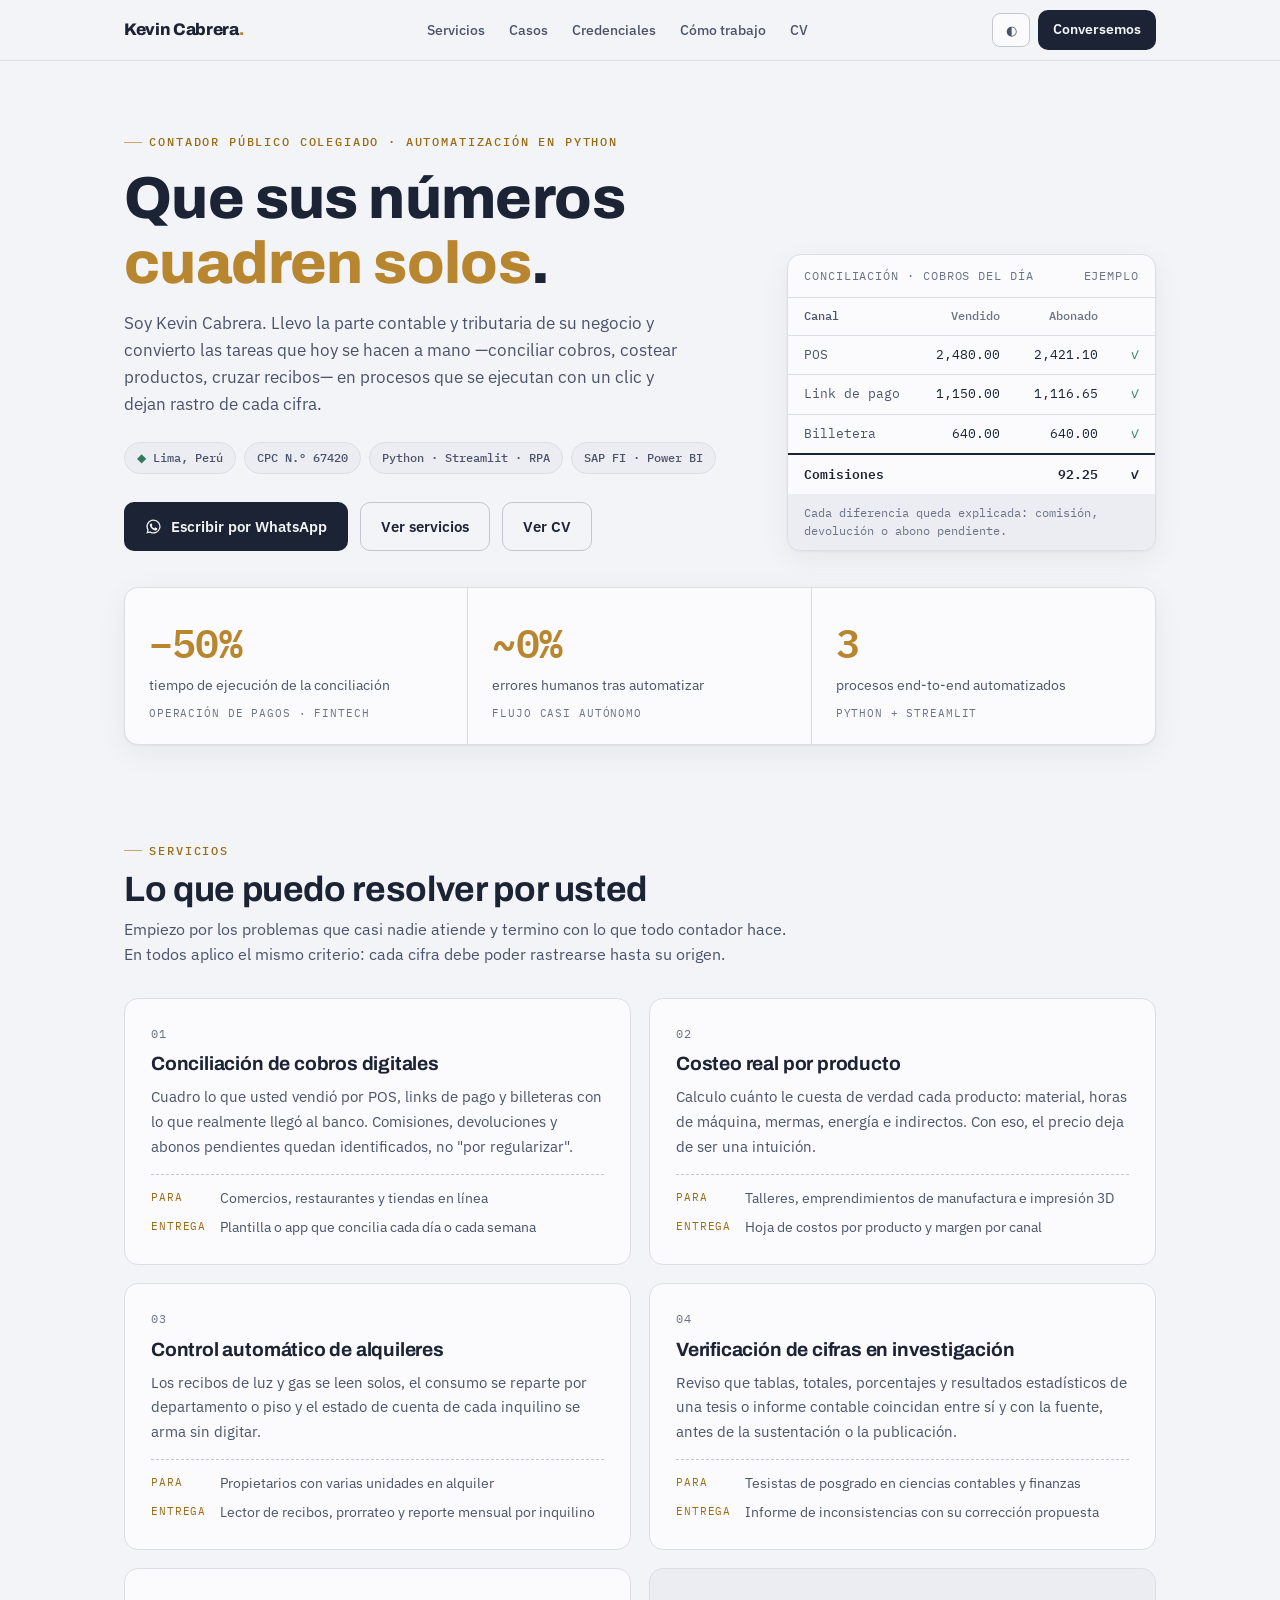
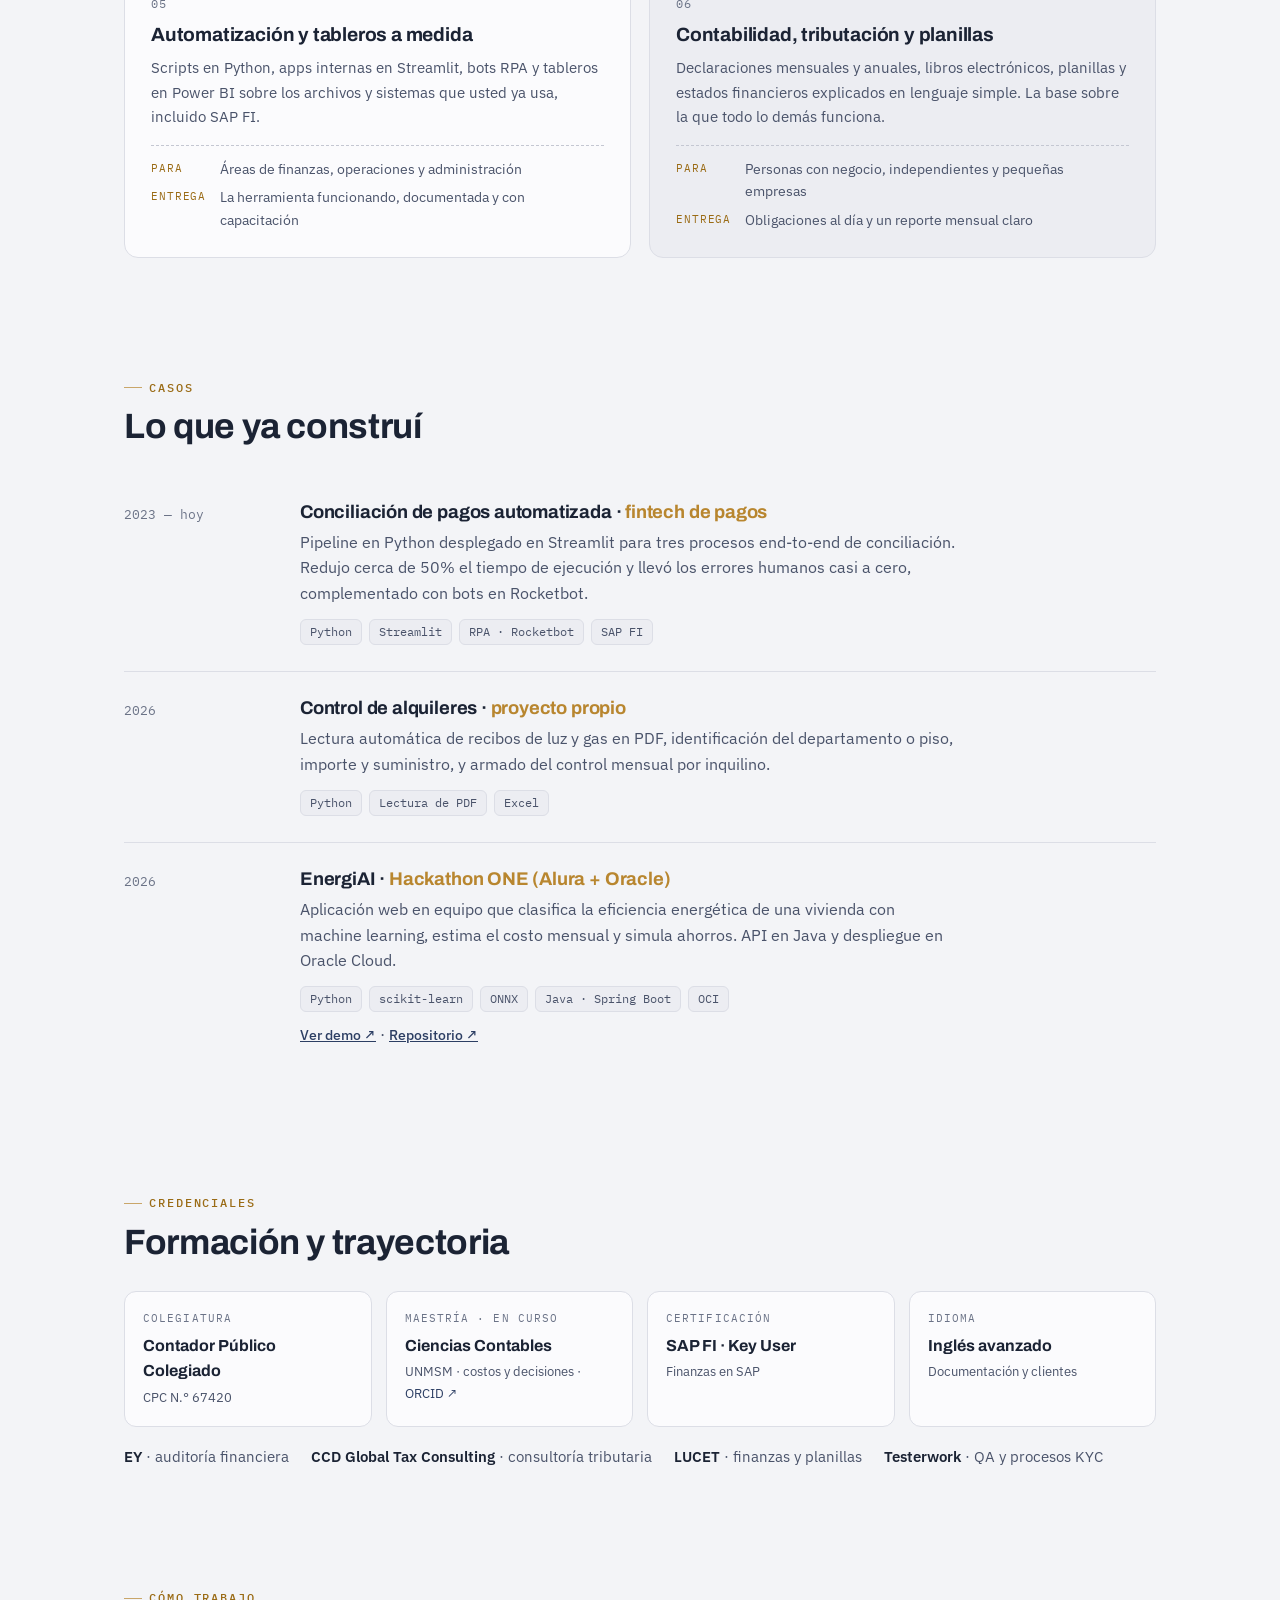
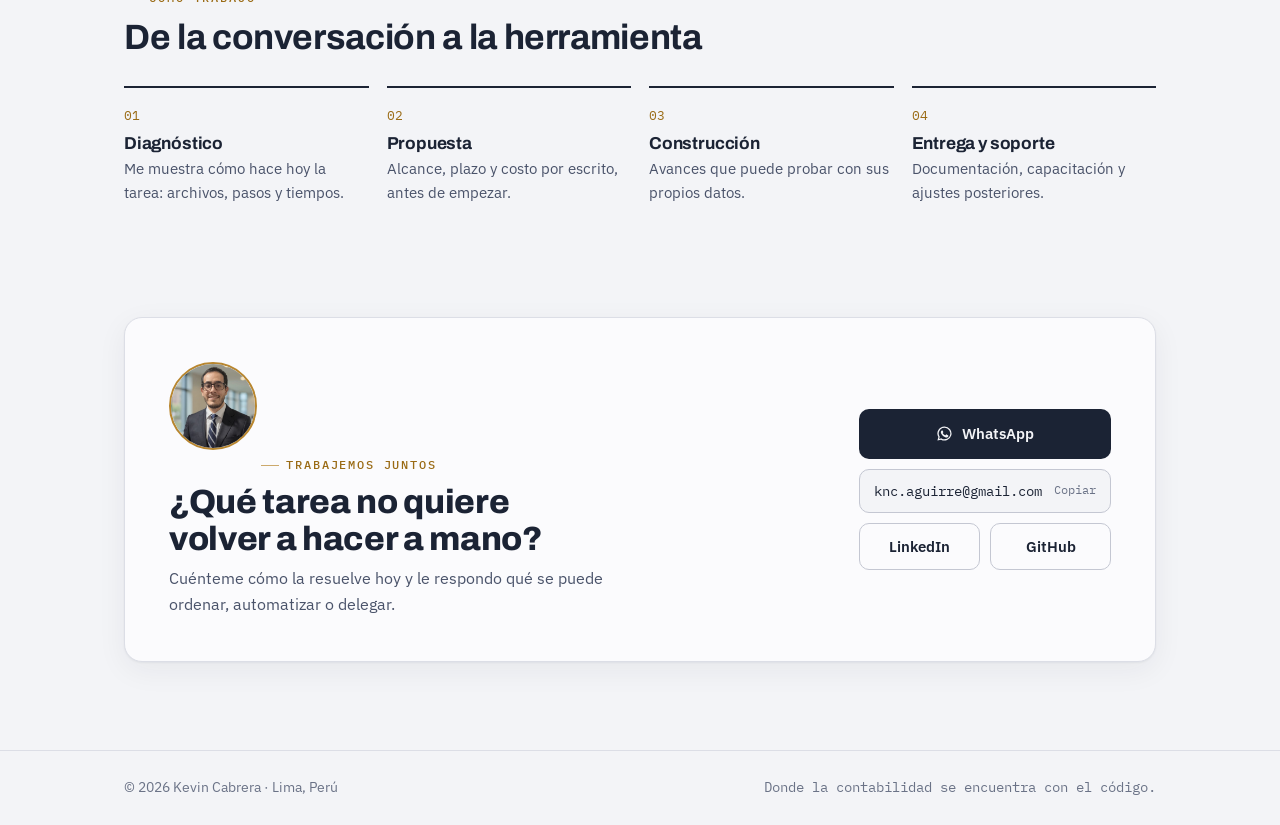
==== commit 284e7e8f: "Página de servicios en la raíz y CV en /cv, con foto aparte, favicon y WhatsApp" ====
--- a/index.html
+++ b/index.html
@@ -1,461 +1,368 @@
-<!DOCTYPE html>
+<!doctype html>
 <html lang="es">
 <head>
-    <meta charset="UTF-8">
-    <meta name="viewport" content="width=device-width, initial-scale=1.0">
-    <title>Kevin Cabrera</title>
-<meta name="description" content="Kevin Cabrera — Contador Público Colegiado, especialista en operaciones de pagos y constructor de automatizaciones en Python. Donde la contabilidad se encuentra con el código.">
+<meta charset="utf-8">
+<meta name="viewport" content="width=device-width, initial-scale=1">
+<title>Kevin Cabrera · Contabilidad y automatización</title>
+<meta name="description" content="Kevin Cabrera, Contador Público Colegiado y constructor de automatizaciones en Python. Conciliación de cobros digitales, costeo por producto, control de alquileres, tributación y tableros financieros. Lima, Perú.">
+<link rel="icon" href="img/favicon.svg" type="image/svg+xml">
 <link rel="preconnect" href="https://fonts.googleapis.com">
 <link rel="preconnect" href="https://fonts.gstatic.com" crossorigin>
 <link rel="stylesheet" href="https://fonts.googleapis.com/css2?family=Archivo:wght@500;600;700;800&family=IBM+Plex+Mono:wght@400;500;600&family=IBM+Plex+Sans:wght@400;500;600;700&display=swap">
 <style>
+/* Identidad tomada del CV web de Kevin Cabrera */
 :root{
-  --paper:#F3F4F7;
-  --surface:#FBFBFD;
-  --surface-2:#ECEDF2;
-  --ink:#1B2334;
-  --ink-soft:#4A536A;
-  --ink-faint:#7A8296;
-  --line:#DCDEE6;
-  --line-strong:#C4C7D2;
-  --gold:#9A6B15;
-  --gold-bright:#B8862F;
-  --navy:#2C3E63;
-  --good:#2E7D5B;
-  --shadow:0 1px 2px rgba(27,35,52,.05), 0 8px 30px rgba(27,35,52,.06);
-  --display:'Archivo', system-ui, sans-serif;
-  --body:'IBM Plex Sans', system-ui, sans-serif;
-  --mono:'IBM Plex Mono', ui-monospace, monospace;
+  --paper:#F3F4F7; --surface:#FBFBFD; --surface-2:#ECEDF2;
+  --ink:#1B2334; --ink-soft:#4A536A; --ink-faint:#6B7387;
+  --line:#DCDEE6; --line-strong:#C4C7D2;
+  --gold:#9A6B15; --gold-bright:#B8862F; --navy:#2C3E63; --good:#2E7D5B;
+  --shadow:0 1px 2px rgba(27,35,52,.05),0 8px 30px rgba(27,35,52,.06);
+  --display:'Archivo',system-ui,sans-serif; --body:'IBM Plex Sans',system-ui,sans-serif; --mono:'IBM Plex Mono',ui-monospace,monospace;
 }
-:root:not([data-theme="light"]){
-  @media (prefers-color-scheme: dark){
-    --paper:#0F131C;
-    --surface:#161C28;
-    --surface-2:#1D2532;
-    --ink:#E9EBF1;
-    --ink-soft:#AEB6C7;
-    --ink-faint:#7C8598;
-    --line:#28303F;
-    --line-strong:#38414F;
-    --gold:#E0AE56;
-    --gold-bright:#D6A24A;
-    --navy:#8FA6D0;
-    --good:#5FB98C;
-    --shadow:0 1px 2px rgba(0,0,0,.3), 0 12px 34px rgba(0,0,0,.35);
+@media (prefers-color-scheme:dark){
+  :root:not([data-theme="light"]){
+    --paper:#0F131C; --surface:#161C28; --surface-2:#1D2532; --ink:#E9EBF1; --ink-soft:#AEB6C7; --ink-faint:#8D95A8;
+    --line:#28303F; --line-strong:#38414F; --gold:#E0AE56; --gold-bright:#D6A24A; --navy:#8FA6D0; --good:#5FB98C;
+    --shadow:0 1px 2px rgba(0,0,0,.3),0 12px 34px rgba(0,0,0,.35);
   }
 }
 :root[data-theme="dark"]{
-  --paper:#0F131C;
-  --surface:#161C28;
-  --surface-2:#1D2532;
-  --ink:#E9EBF1;
-  --ink-soft:#AEB6C7;
-  --ink-faint:#7C8598;
-  --line:#28303F;
-  --line-strong:#38414F;
-  --gold:#E0AE56;
-  --gold-bright:#D6A24A;
-  --navy:#8FA6D0;
-  --good:#5FB98C;
-  --shadow:0 1px 2px rgba(0,0,0,.3), 0 12px 34px rgba(0,0,0,.35);
+  --paper:#0F131C; --surface:#161C28; --surface-2:#1D2532; --ink:#E9EBF1; --ink-soft:#AEB6C7; --ink-faint:#8D95A8;
+  --line:#28303F; --line-strong:#38414F; --gold:#E0AE56; --gold-bright:#D6A24A; --navy:#8FA6D0; --good:#5FB98C;
+  --shadow:0 1px 2px rgba(0,0,0,.3),0 12px 34px rgba(0,0,0,.35);
 }
 *{margin:0;padding:0;box-sizing:border-box}
 html{scroll-behavior:smooth}
-@media (prefers-reduced-motion: reduce){html{scroll-behavior:auto}*{animation:none!important;transition:none!important}}
-body{
-  background:var(--paper);
-  color:var(--ink);
-  font-family:var(--body);
-  line-height:1.6;
-  -webkit-font-smoothing:antialiased;
-}
+body{background:var(--paper);color:var(--ink);font-family:var(--body);line-height:1.6;-webkit-font-smoothing:antialiased}
 .wrap{max-width:1080px;margin:0 auto;padding-inline:24px}
+@media(max-width:520px){.wrap{padding-inline:16px}}
 a{color:inherit}
-h1,h2,h3{font-family:var(--display);line-height:1.1;text-wrap:balance;letter-spacing:-0.01em}
+h1,h2,h3{font-family:var(--display);line-height:1.1;letter-spacing:-.01em;text-wrap:balance}
 .mono{font-family:var(--mono);font-variant-numeric:tabular-nums}
-.eyebrow{
-  font-family:var(--mono);font-size:.72rem;letter-spacing:.16em;text-transform:uppercase;
-  color:var(--gold);font-weight:500;display:inline-flex;align-items:center;gap:.6em;
-}
+.eyebrow{font-family:var(--mono);font-size:.72rem;letter-spacing:.16em;text-transform:uppercase;color:var(--gold);font-weight:500;display:inline-flex;align-items:center;gap:.6em}
 .eyebrow::before{content:"";width:1.6em;height:1px;background:var(--gold-bright);opacity:.7}
-
-/* ---------- Header ---------- */
-.topbar{
-  position:sticky;top:0;z-index:50;
-  background:color-mix(in srgb, var(--paper) 86%, transparent);
-  backdrop-filter:blur(10px);
-  border-bottom:1px solid var(--line);
-}
+section{padding-block:56px}
+.sec-head{margin-bottom:30px;max-width:680px}
+.sec-head h2{font-size:clamp(1.6rem,4vw,2.2rem);font-weight:700;margin:10px 0 8px}
+.sec-head p{color:var(--ink-soft)}
+:focus-visible{outline:2px solid var(--gold-bright);outline-offset:2px}
+
+/* Barra */
+.topbar{position:sticky;top:0;z-index:50;background:var(--paper);border-bottom:1px solid var(--line)}
 .topbar-inner{display:flex;align-items:center;justify-content:space-between;gap:16px;height:60px}
-.brand{font-family:var(--display);font-weight:800;font-size:1.05rem;letter-spacing:-0.02em;display:flex;align-items:center;gap:.5rem}
+.brand{font-family:var(--display);font-weight:800;font-size:1.05rem;letter-spacing:-.02em;text-decoration:none}
 .brand .dot{color:var(--gold-bright)}
-.nav{display:flex;align-items:center;gap:28px}
-.nav-links{display:flex;gap:26px}
-.nav-links a{font-size:.9rem;color:var(--ink-soft);text-decoration:none;font-weight:500;transition:color .2s}
+.nav-links{display:flex;gap:24px}
+.nav-links a{font-size:.9rem;color:var(--ink-soft);text-decoration:none;font-weight:500}
 .nav-links a:hover{color:var(--ink)}
-.controls{display:flex;align-items:center;gap:8px}
-.btn-ghost{
-  font-family:var(--mono);font-size:.78rem;font-weight:500;
-  border:1px solid var(--line-strong);background:var(--surface);color:var(--ink-soft);
-  border-radius:8px;height:34px;padding:0 10px;cursor:pointer;display:inline-flex;align-items:center;gap:6px;
-  transition:border-color .2s,color .2s;
-}
+.controls{display:flex;gap:8px;align-items:center}
+.btn-ghost{font-family:var(--mono);font-size:.8rem;border:1px solid var(--line-strong);background:var(--surface);color:var(--ink-soft);border-radius:8px;height:34px;width:38px;cursor:pointer}
 .btn-ghost:hover{border-color:var(--gold-bright);color:var(--ink)}
-.btn-ghost:focus-visible,a:focus-visible,button:focus-visible{outline:2px solid var(--gold-bright);outline-offset:2px}
-.lang-seg{display:inline-flex;border:1px solid var(--line-strong);border-radius:8px;overflow:hidden}
-.lang-seg button{
-  font-family:var(--mono);font-size:.75rem;font-weight:600;border:0;background:var(--surface);
-  color:var(--ink-faint);height:34px;width:38px;cursor:pointer;transition:all .2s;
-}
-.lang-seg button[aria-pressed="true"]{background:var(--ink);color:var(--paper)}
-
-/* ---------- Hero ---------- */
-.hero{padding-block:64px 44px}
-.hero-grid{display:grid;grid-template-columns:1.25fr .85fr;gap:52px;align-items:center}
-.hero h1{font-size:clamp(2.6rem,6vw,4.1rem);font-weight:800;margin:14px 0 10px}
-.tagline{font-family:var(--display);font-weight:600;font-size:clamp(1.15rem,2.6vw,1.5rem);color:var(--ink-soft);margin-bottom:22px}
-.tagline .hl{color:var(--gold-bright)}
-.lead{font-size:1.05rem;color:var(--ink-soft);max-width:52ch;margin-bottom:26px}
-.chips{display:flex;flex-wrap:wrap;gap:8px;margin-bottom:30px}
-.chip{
-  font-family:var(--mono);font-size:.76rem;font-weight:500;color:var(--ink-soft);
-  background:var(--surface-2);border:1px solid var(--line);border-radius:999px;padding:5px 12px;
-  display:inline-flex;align-items:center;gap:6px;
-}
-.chip .pin{color:var(--good)}
-.hero-cta{display:flex;flex-wrap:wrap;gap:12px}
-.btn{
-  font-family:var(--body);font-weight:600;font-size:.92rem;text-decoration:none;cursor:pointer;
-  border-radius:10px;padding:12px 20px;display:inline-flex;align-items:center;gap:9px;transition:transform .15s,box-shadow .2s,background .2s;
-  border:1px solid transparent;
-}
+@media(max-width:860px){.nav-links{display:none}}
+
+/* Botones */
+.btn{font-family:var(--body);font-weight:600;font-size:.92rem;text-decoration:none;cursor:pointer;border-radius:10px;padding:12px 20px;display:inline-flex;align-items:center;gap:9px;border:1px solid transparent;transition:transform .15s,box-shadow .2s}
 .btn-primary{background:var(--ink);color:var(--paper)}
 .btn-primary:hover{transform:translateY(-1px);box-shadow:var(--shadow)}
-.btn-outline{background:transparent;border-color:var(--line-strong);color:var(--ink)}
+.btn-outline{border-color:var(--line-strong);color:var(--ink);background:transparent}
 .btn-outline:hover{border-color:var(--gold-bright)}
-.svgico{width:17px;height:17px;flex:none}
-
-.portrait{position:relative}
-.portrait img{
-  width:100%;border-radius:16px;display:block;box-shadow:var(--shadow);
-  border:1px solid var(--line);
-}
-.portrait::after{
-  content:"";position:absolute;inset:0;border-radius:16px;
-  box-shadow:inset 0 0 0 1px color-mix(in srgb, var(--gold-bright) 40%, transparent);
-  pointer-events:none;
-}
-.portrait .badge{
-  position:absolute;left:-14px;bottom:22px;background:var(--surface);border:1px solid var(--line-strong);
-  border-radius:12px;padding:10px 14px;box-shadow:var(--shadow);
-}
-.portrait .badge .k{font-family:var(--mono);font-size:.68rem;letter-spacing:.1em;text-transform:uppercase;color:var(--ink-faint)}
-.portrait .badge .v{font-family:var(--display);font-weight:700;font-size:.98rem;color:var(--ink)}
-
-/* ---------- Metrics ledger ---------- */
-.ledger{
-  margin-top:8px;border:1px solid var(--line);border-radius:14px;background:var(--surface);
-  display:grid;grid-template-columns:repeat(3,1fr);overflow:hidden;box-shadow:var(--shadow);
-}
+.btn svg{width:17px;height:17px}
+.topbar .btn{padding:8px 14px;font-size:.85rem}
+
+/* Portada */
+.retrato{width:88px;height:88px;border-radius:50%;object-fit:cover;object-position:center 20%;margin-bottom:16px;border:2px solid var(--gold-bright)}
+.hero{padding-block:64px 32px}
+.hero-grid{display:grid;grid-template-columns:1.25fr .75fr;gap:48px;align-items:end}
+@media(max-width:860px){.hero-grid{grid-template-columns:1fr;gap:28px}}
+.hero h1{font-size:clamp(2.3rem,5.6vw,3.7rem);font-weight:800;margin:14px 0 14px}
+.hero h1 .hl{color:var(--gold-bright)}
+.lead{font-size:1.06rem;color:var(--ink-soft);max-width:56ch;margin-bottom:24px}
+.chips{display:flex;flex-wrap:wrap;gap:8px;margin-bottom:28px}
+.chip{font-family:var(--mono);font-size:.76rem;font-weight:500;color:var(--ink-soft);background:var(--surface-2);border:1px solid var(--line);border-radius:999px;padding:5px 12px}
+.chip .pin{color:var(--good)}
+.cta{display:flex;flex-wrap:wrap;gap:12px}
+
+/* Asiento contable decorativo */
+.asiento{background:var(--surface);border:1px solid var(--line);border-radius:14px;box-shadow:var(--shadow);overflow:hidden;font-family:var(--mono);font-size:.8rem}
+.asiento .top{display:flex;justify-content:space-between;padding:12px 16px;border-bottom:1px solid var(--line);color:var(--ink-faint);font-size:.72rem;letter-spacing:.08em;text-transform:uppercase}
+.asiento table{width:100%;border-collapse:collapse;font-variant-numeric:tabular-nums}
+.asiento th,.asiento td{padding:9px 16px;text-align:right;border-bottom:1px solid var(--line)}
+.asiento th{color:var(--ink-faint);font-weight:500;font-size:.72rem}
+.asiento td:first-child,.asiento th:first-child{text-align:left;color:var(--ink-soft)}
+.asiento tr.total td{border-bottom:0;color:var(--ink);font-weight:600;border-top:2px solid var(--ink)}
+.asiento .ok{color:var(--good)}
+.asiento .foot{padding:10px 16px;color:var(--ink-faint);font-size:.72rem;background:var(--surface-2)}
+
+/* Libro de métricas */
+.ledger{margin-top:36px;border:1px solid var(--line);border-radius:14px;background:var(--surface);display:grid;grid-template-columns:repeat(3,1fr);overflow:hidden;box-shadow:var(--shadow)}
 .ledger .cell{padding:22px 24px;border-right:1px solid var(--line)}
 .ledger .cell:last-child{border-right:0}
-.ledger .num{font-family:var(--mono);font-weight:600;font-size:clamp(1.9rem,4vw,2.5rem);letter-spacing:-0.02em;color:var(--gold-bright);font-variant-numeric:tabular-nums}
-.ledger .cap{font-size:.86rem;color:var(--ink-soft);margin-top:2px}
+.ledger .num{font-family:var(--mono);font-weight:600;font-size:clamp(1.9rem,4vw,2.5rem);letter-spacing:-.02em;color:var(--gold-bright);font-variant-numeric:tabular-nums}
+.ledger .cap{font-size:.88rem;color:var(--ink-soft)}
 .ledger .src{font-family:var(--mono);font-size:.68rem;color:var(--ink-faint);margin-top:8px;text-transform:uppercase;letter-spacing:.08em}
-
-/* ---------- Sections ---------- */
-section{padding-block:40px}
-.sec-head{margin-bottom:28px}
-.sec-head h2{font-size:clamp(1.6rem,4vw,2.1rem);font-weight:700;margin-top:10px}
-
-/* Experience timeline */
-.exp{display:flex;flex-direction:column}
-.exp-row{
-  display:grid;grid-template-columns:150px 1fr;gap:26px;padding:26px 0;border-top:1px solid var(--line);
-}
-.exp-row:first-child{border-top:0}
-.exp-when{font-family:var(--mono);font-size:.82rem;color:var(--ink-faint);padding-top:3px}
-.exp-when .now{color:var(--good);font-weight:600}
-.exp-body h3{font-size:1.15rem;font-weight:700;display:flex;flex-wrap:wrap;align-items:baseline;gap:8px}
-.exp-body .org{color:var(--gold-bright)}
-.exp-body p{color:var(--ink-soft);margin:8px 0 12px;max-width:64ch}
+@media(max-width:620px){.ledger{grid-template-columns:1fr}.ledger .cell{border-right:0;border-bottom:1px solid var(--line)}.ledger .cell:last-child{border-bottom:0}}
+
+/* Servicios */
+.svc-grid{display:grid;grid-template-columns:repeat(2,1fr);gap:18px}
+@media(max-width:820px){.svc-grid{grid-template-columns:1fr}}
+.svc{background:var(--surface);border:1px solid var(--line);border-radius:14px;padding:26px;display:flex;flex-direction:column;gap:10px}
+.svc .idx{font-family:var(--mono);font-size:.72rem;color:var(--ink-faint);letter-spacing:.1em}
+.svc h3{font-size:1.2rem;font-weight:700}
+.svc p{color:var(--ink-soft);font-size:.96rem}
+.svc dl{display:grid;grid-template-columns:auto 1fr;gap:6px 14px;margin-top:6px;padding-top:12px;border-top:1px dashed var(--line-strong);font-size:.88rem}
+.svc dt{font-family:var(--mono);font-size:.7rem;text-transform:uppercase;letter-spacing:.08em;color:var(--gold);padding-top:2px}
+.svc dd{color:var(--ink-soft)}
+.svc.base{background:var(--surface-2)}
+
+/* Casos */
+.case{display:grid;grid-template-columns:150px 1fr;gap:26px;padding:26px 0;border-top:1px solid var(--line)}
+.case:first-child{border-top:0}
+.case .when{font-family:var(--mono);font-size:.8rem;color:var(--ink-faint);padding-top:3px}
+.case h3{font-size:1.15rem;font-weight:700}
+.case h3 .org{color:var(--gold-bright)}
+.case p{color:var(--ink-soft);margin:8px 0 12px;max-width:66ch}
 .tags{display:flex;flex-wrap:wrap;gap:7px}
 .tag{font-family:var(--mono);font-size:.72rem;color:var(--ink-soft);background:var(--surface-2);border:1px solid var(--line);border-radius:6px;padding:3px 9px}
-.prev-list{display:flex;flex-direction:column;gap:6px;margin-top:4px}
-.prev-list .pi{display:flex;gap:10px;align-items:baseline;color:var(--ink-soft);font-size:.95rem}
-.prev-list .pi b{color:var(--ink);font-weight:600}
-
-/* Projects */
-.proj-grid{display:grid;grid-template-columns:repeat(2,1fr);gap:18px}
-.card{
-  background:var(--surface);border:1px solid var(--line);border-radius:14px;padding:24px;
-  display:flex;flex-direction:column;gap:12px;transition:border-color .2s,transform .15s;
-}
-.card:hover{border-color:var(--line-strong);transform:translateY(-2px)}
-.card .num-idx{font-family:var(--mono);font-size:.72rem;color:var(--ink-faint);letter-spacing:.1em}
-.card h3{font-size:1.15rem;font-weight:700}
-.card p{color:var(--ink-soft);font-size:.95rem;flex:1}
-.metric-chips{display:flex;flex-wrap:wrap;gap:8px}
-.mchip{font-family:var(--mono);font-size:.74rem;font-weight:500;border-radius:7px;padding:4px 9px;background:color-mix(in srgb, var(--gold-bright) 12%, transparent);color:var(--gold);border:1px solid color-mix(in srgb, var(--gold-bright) 30%, transparent)}
-
-/* Credentials */
+.case a{color:var(--navy);font-size:.9rem;font-weight:500}
+@media(max-width:620px){.case{grid-template-columns:1fr;gap:6px}}
+
+/* Credenciales */
 .creds{display:grid;grid-template-columns:repeat(4,1fr);gap:14px}
+@media(max-width:820px){.creds{grid-template-columns:repeat(2,1fr)}}
+@media(max-width:480px){.creds{grid-template-columns:1fr}}
 .cred{background:var(--surface);border:1px solid var(--line);border-radius:12px;padding:18px}
 .cred .lbl{font-family:var(--mono);font-size:.68rem;text-transform:uppercase;letter-spacing:.1em;color:var(--ink-faint)}
 .cred .val{font-family:var(--display);font-weight:700;font-size:1rem;margin-top:5px}
-.cred .sub{font-size:.82rem;color:var(--ink-soft);margin-top:3px}
+.cred .sub{font-size:.84rem;color:var(--ink-soft);margin-top:3px}
 .cred a{color:var(--navy);text-decoration:none}
 .cred a:hover{text-decoration:underline}
-
-/* Contact */
-.contact{background:var(--surface);border:1px solid var(--line);border-radius:18px;padding:clamp(28px,5vw,44px);box-shadow:var(--shadow)}
-.contact-grid{display:grid;grid-template-columns:1fr auto;gap:32px;align-items:center}
-.contact h2{font-size:clamp(1.5rem,4vw,2rem);font-weight:800}
-.contact p{color:var(--ink-soft);margin-top:8px;max-width:46ch}
-.contact-actions{display:flex;flex-direction:column;gap:10px;min-width:230px}
-.email-btn{
-  font-family:var(--mono);font-size:.86rem;background:var(--paper);border:1px solid var(--line-strong);
-  border-radius:10px;padding:12px 14px;display:flex;align-items:center;justify-content:space-between;gap:12px;cursor:pointer;color:var(--ink);width:100%;
-}
+.prev{margin-top:18px;display:flex;flex-wrap:wrap;gap:8px 22px;color:var(--ink-soft);font-size:.92rem}
+.prev b{color:var(--ink);font-weight:600}
+
+/* Proceso */
+.steps{display:grid;grid-template-columns:repeat(4,1fr);gap:18px;counter-reset:s}
+@media(max-width:820px){.steps{grid-template-columns:1fr 1fr}}
+@media(max-width:480px){.steps{grid-template-columns:1fr}}
+.step{border-top:2px solid var(--ink);padding-top:14px}
+.step::before{counter-increment:s;content:"0" counter(s);font-family:var(--mono);color:var(--gold);font-size:.8rem}
+.step h3{font-size:1.08rem;margin:6px 0 4px}
+.step p{color:var(--ink-soft);font-size:.93rem}
+
+/* Contacto */
+.contact{background:var(--surface);border:1px solid var(--line);border-radius:18px;padding:clamp(26px,5vw,44px);box-shadow:var(--shadow);display:grid;grid-template-columns:1fr auto;gap:32px;align-items:center}
+@media(max-width:820px){.contact{grid-template-columns:1fr}}
+.contact h2{font-size:clamp(1.5rem,4vw,2.1rem);font-weight:800}
+.contact p{color:var(--ink-soft);margin-top:8px;max-width:48ch}
+.actions{display:flex;flex-direction:column;gap:10px;min-width:240px}
+.email-btn{font-family:var(--mono);font-size:.86rem;background:var(--paper);border:1px solid var(--line-strong);border-radius:10px;padding:12px 14px;display:flex;justify-content:space-between;gap:12px;cursor:pointer;color:var(--ink);width:100%}
 .email-btn:hover{border-color:var(--gold-bright)}
 .email-btn .copy{font-size:.72rem;color:var(--ink-faint)}
-.social-row{display:flex;gap:10px}
-.social-row a{flex:1;justify-content:center;padding:11px}
-
-/* Footer */
-footer{border-top:1px solid var(--line);margin-top:24px;padding-block:28px;color:var(--ink-faint);font-size:.85rem}
-.footer-inner{display:flex;flex-wrap:wrap;gap:12px;justify-content:space-between;align-items:center}
-footer .mono{font-size:.78rem}
-
-/* Reveal */
-.reveal{opacity:0;transform:translateY(14px);transition:opacity .6s ease,transform .6s ease}
-.reveal.in{opacity:1;transform:none}
-
-/* Responsive */
-@media (max-width:820px){
-  .hero-grid{grid-template-columns:1fr;gap:32px}
-  .portrait{max-width:340px;margin-inline:auto;order:-1}
-  .proj-grid{grid-template-columns:1fr}
-  .creds{grid-template-columns:repeat(2,1fr)}
-  .contact-grid{grid-template-columns:1fr;gap:22px}
-  .nav-links{display:none}
-}
-@media (max-width:520px){
-  .wrap{padding-inline:18px}
-  .ledger{grid-template-columns:1fr}
-  .ledger .cell{border-right:0;border-bottom:1px solid var(--line)}
-  .ledger .cell:last-child{border-bottom:0}
-  .exp-row{grid-template-columns:1fr;gap:8px}
-  .creds{grid-template-columns:1fr}
-}
-
-/* Print (CV) */
-@media print{
-  .topbar,.hero-cta,.contact-actions,.reveal-off,footer .mono,.portrait .badge{display:none!important}
-  body{background:#fff;color:#000}
-  .reveal{opacity:1;transform:none}
-  section,.hero{padding-block:14px}
-  a{text-decoration:none;color:#000}
-  .card,.cred,.contact,.ledger{box-shadow:none;border-color:#ccc}
-}
+.row{display:flex;gap:10px}
+.row a{flex:1;justify-content:center;padding:11px}
+
+footer{border-top:1px solid var(--line);margin-top:32px;padding-block:26px;color:var(--ink-faint);font-size:.85rem}
+footer .wrap{display:flex;flex-wrap:wrap;justify-content:space-between;gap:12px}
+@media (prefers-reduced-motion:reduce){html{scroll-behavior:auto}*{transition:none!important}}
 </style>
 </head>
 <body>
+
+<svg width="0" height="0" style="position:absolute" aria-hidden="true">
+  <symbol id="i-wa" viewBox="0 0 24 24"><path fill="currentColor" d="M12 2a10 10 0 0 0-8.6 15.1L2 22l5-1.3A10 10 0 1 0 12 2Zm0 18.2a8.2 8.2 0 0 1-4.2-1.2l-.3-.2-3 .8.8-2.9-.2-.3A8.2 8.2 0 1 1 12 20.2Zm4.5-6.1c-.2-.1-1.5-.7-1.7-.8-.2-.1-.4-.1-.6.1l-.8 1c-.1.2-.3.2-.5.1a6.7 6.7 0 0 1-3.3-2.9c-.3-.4.3-.4.7-1.3.1-.2 0-.3 0-.4l-.8-1.8c-.2-.5-.4-.4-.6-.4h-.5a1 1 0 0 0-.7.3 3 3 0 0 0-.9 2.2 5.2 5.2 0 0 0 1.1 2.7 11.8 11.8 0 0 0 4.5 4c1.7.7 2.3.8 3.2.6.5-.1 1.5-.6 1.7-1.2.2-.6.2-1.1.2-1.2-.1-.1-.3-.2-.5-.3Z"/></symbol>
+</svg>
+
 <header class="topbar">
   <div class="wrap topbar-inner">
-    <div class="brand">Kevin&nbsp;Cabrera<span class="dot">.</span></div>
-    <nav class="nav">
-      <div class="nav-links">
-        <a href="#experiencia" data-es="Experiencia" data-en="Experience">Experiencia</a>
-        <a href="#proyectos" data-es="Proyectos" data-en="Projects">Proyectos</a>
-        <a href="#credenciales" data-es="Credenciales" data-en="Credentials">Credenciales</a>
-        <a href="#contacto" data-es="Contacto" data-en="Contact">Contacto</a>
-      </div>
-      <div class="controls">
-        <div class="lang-seg" role="group" aria-label="Idioma / Language">
-          <button id="lang-es" aria-pressed="true">ES</button>
-          <button id="lang-en" aria-pressed="false">EN</button>
-        </div>
-        <button class="btn-ghost" id="theme-toggle" aria-label="Cambiar tema">
-          <span id="theme-icon">◐</span>
-        </button>
-      </div>
+    <a class="brand" href="#inicio">Kevin&nbsp;Cabrera<span class="dot">.</span></a>
+    <nav class="nav-links" aria-label="Principal">
+      <a href="#servicios">Servicios</a>
+      <a href="#casos">Casos</a>
+      <a href="#credenciales">Credenciales</a>
+      <a href="#proceso">Cómo trabajo</a>
+      <a href="cv/">CV</a>
     </nav>
+    <div class="controls">
+      <button class="btn-ghost" id="theme-toggle" aria-label="Cambiar tema claro u oscuro">◐</button>
+      <a class="btn btn-primary" href="#contacto">Conversemos</a>
+    </div>
   </div>
 </header>
 
-<main class="wrap">
-
-  <!-- HERO -->
+<main class="wrap" id="inicio">
+
+  <!-- PORTADA -->
   <section class="hero">
     <div class="hero-grid">
       <div>
-        <span class="eyebrow" data-es="Contador Público Colegiado · Automatización en Python" data-en="Certified Public Accountant · Python Automation">Contador Público Colegiado · Automatización en Python</span>
-        <h1>Kevin Cabrera</h1>
-        <p class="tagline" data-es="Donde la contabilidad se encuentra con el <span class='hl'>código</span>." data-en="Where accounting meets <span class='hl'>code</span>.">Donde la contabilidad se encuentra con el <span class="hl">código</span>.</p>
-        <p class="lead" data-es="Especialista en operaciones de pagos en una fintech, tesista de maestría y constructor de automatizaciones que convierten procesos manuales en flujos casi autónomos —con rigor contable y Python." data-en="Payments operations specialist at a fintech, master's thesis student, and builder of automations that turn manual processes into near-autonomous workflows — with accounting rigor and Python.">Especialista en operaciones de pagos en una fintech, tesista de maestría y constructor de automatizaciones que convierten procesos manuales en flujos casi autónomos —con rigor contable y Python.</p>
+        <span class="eyebrow">Contador Público Colegiado · Automatización en Python</span>
+        <h1>Que sus números <span class="hl">cuadren solos</span>.</h1>
+        <p class="lead">Soy Kevin Cabrera. Llevo la parte contable y tributaria de su negocio y convierto las tareas que hoy se hacen a mano —conciliar cobros, costear productos, cruzar recibos— en procesos que se ejecutan con un clic y dejan rastro de cada cifra.</p>
         <div class="chips">
-          <span class="chip"><span class="pin">◆</span> <span data-es="Lima, Perú" data-en="Lima, Peru">Lima, Perú</span></span>
-          <span class="chip">Python · RPA · Streamlit</span>
+          <span class="chip"><span class="pin">◆</span> Lima, Perú</span>
+          <span class="chip">CPC N.° 67420</span>
+          <span class="chip">Python · Streamlit · RPA</span>
           <span class="chip">SAP FI · Power BI</span>
-          <span class="chip" data-es="Inglés avanzado" data-en="Advanced English">Inglés avanzado</span>
-        </div>
-        <div class="hero-cta">
-          <a class="btn btn-primary" href="#contacto" data-es="Contáctame" data-en="Get in touch">Contáctame</a>
-          <button class="btn btn-outline" id="cv-btn">
-            <svg class="svgico" viewBox="0 0 24 24" fill="none" stroke="currentColor" stroke-width="2" stroke-linecap="round" stroke-linejoin="round"><path d="M21 15v4a2 2 0 0 1-2 2H5a2 2 0 0 1-2-2v-4"/><polyline points="7 10 12 15 17 10"/><line x1="12" y1="15" x2="12" y2="3"/></svg>
-            <span data-es="Descargar CV" data-en="Download CV">Descargar CV</span>
-          </button>
-        </div>
-      </div>
-      <div class="portrait">
-        <img src="[data-uri]" alt="Kevin Cabrera">
-        <div class="badge">
-          <div class="k mono">Kashio Perú</div>
-          <div class="v" data-es="Ops. de Pagos" data-en="Payments Ops">Ops. de Pagos</div>
-        </div>
-      </div>
-    </div>
-
-    <div class="ledger" aria-label="Resultados de automatización">
-      <div class="cell">
-        <div class="num">−50%</div>
-        <div class="cap" data-es="menos tiempo de ejecución" data-en="less execution time">menos tiempo de ejecución</div>
-        <div class="src" data-es="conciliación · Kashio" data-en="reconciliation · Kashio">conciliación · Kashio</div>
-      </div>
-      <div class="cell">
-        <div class="num">~0%</div>
-        <div class="cap" data-es="errores humanos" data-en="human errors">errores humanos</div>
-        <div class="src" data-es="flujo casi autónomo" data-en="near-autonomous flow">flujo casi autónomo</div>
-      </div>
-      <div class="cell">
-        <div class="num">3</div>
-        <div class="cap" data-es="procesos end-to-end automatizados" data-en="end-to-end processes automated">procesos end-to-end automatizados</div>
-        <div class="src" data-es="Python + Streamlit" data-en="Python + Streamlit">Python + Streamlit</div>
-      </div>
-    </div>
-  </section>
-
-  <!-- EXPERIENCE -->
-  <section id="experiencia">
-    <div class="sec-head reveal">
-      <span class="eyebrow" data-es="Trayectoria" data-en="Career">Trayectoria</span>
-      <h2 data-es="Experiencia" data-en="Experience">Experiencia</h2>
-    </div>
-    <div class="exp">
-      <div class="exp-row reveal">
-        <div class="exp-when">Abr 2023 — <span class="now" data-es="Presente" data-en="Present">Presente</span></div>
-        <div class="exp-body">
-          <h3><span data-es="Especialista en Operaciones de Pagos I" data-en="Payments Operations Specialist I">Especialista en Operaciones de Pagos I</span> · <span class="org">Kashio Perú S.A.C.</span></h3>
-          <p data-es="Operación y conciliación de pagos en una fintech de pasarela de pagos y cobros. Diseñé automatizaciones en Python (scripts desplegados en Streamlit) para tres procesos end-to-end de conciliación, reduciendo ~50% el tiempo de ejecución y llevando los errores humanos cerca de 0%." data-en="Payment operations and reconciliation at a payments-gateway fintech. Built Python automations (scripts deployed on Streamlit) for three end-to-end reconciliation processes, cutting execution time by ~50% and driving human errors close to 0%.">Operación y conciliación de pagos en una fintech de pasarela de pagos y cobros. Diseñé automatizaciones en Python (scripts desplegados en Streamlit) para tres procesos end-to-end de conciliación, reduciendo ~50% el tiempo de ejecución y llevando los errores humanos cerca de 0%.</p>
-          <div class="tags"><span class="tag">Python</span><span class="tag">RPA · Rocketbot</span><span class="tag">Streamlit</span><span class="tag" data-es="Conciliación" data-en="Reconciliation">Conciliación</span><span class="tag">SAP FI</span></div>
-        </div>
-      </div>
-      <div class="exp-row reveal">
-        <div class="exp-when" data-es="Freelance" data-en="Freelance">Freelance</div>
-        <div class="exp-body">
-          <h3>QA Engineer · <span class="org">Testerwork</span></h3>
-          <p data-es="Testing de aplicaciones web y móviles para empresas del sector tecnológico. Diseño y ejecución de test case scenarios y procesos KYC dentro del control de calidad de productos digitales." data-en="Web and mobile app testing for technology-sector companies. Design and execution of test case scenarios and KYC processes within digital-product quality control.">Testing de aplicaciones web y móviles para empresas del sector tecnológico. Diseño y ejecución de test case scenarios y procesos KYC dentro del control de calidad de productos digitales.</p>
-          <div class="tags"><span class="tag">QA</span><span class="tag">KYC</span><span class="tag">Test Cases</span></div>
-        </div>
-      </div>
-      <div class="exp-row reveal">
-        <div class="exp-when" data-es="Trayectoria previa" data-en="Earlier">Trayectoria previa</div>
-        <div class="exp-body">
-          <h3 data-es="Auditoría, tributación y consultoría" data-en="Audit, tax & consulting">Auditoría, tributación y consultoría</h3>
-          <div class="prev-list">
-            <div class="pi"><b>EY</b> · <span data-es="Auditoría financiera" data-en="Financial audit">Auditoría financiera</span></div>
-            <div class="pi"><b>CCD Global Tax Consulting</b> · <span data-es="Consultoría tributaria" data-en="Tax consulting">Consultoría tributaria</span></div>
-            <div class="pi"><b>LUCET S.A.C.</b> · <span data-es="Finanzas y planillas" data-en="Finance & payroll">Finanzas y planillas</span></div>
-            <div class="pi"><b data-es="Consultor independiente" data-en="Independent consultant">Consultor independiente</b> · <span data-es="Finanzas, planillas y tributación" data-en="Finance, payroll & tax">Finanzas, planillas y tributación</span></div>
-          </div>
-        </div>
-      </div>
-    </div>
-  </section>
-
-  <!-- PROJECTS -->
-  <section id="proyectos">
-    <div class="sec-head reveal">
-      <span class="eyebrow" data-es="Qué construyo" data-en="What I build">Qué construyo</span>
-      <h2 data-es="Proyectos y automatizaciones" data-en="Projects & automations">Proyectos y automatizaciones</h2>
-    </div>
-    <div class="proj-grid">
-      <div class="card reveal">
-        <div class="num-idx">01</div>
-        <h3 data-es="Conciliación de pagos automatizada" data-en="Automated payments reconciliation">Conciliación de pagos automatizada</h3>
-        <p data-es="Pipeline de conciliación en Python desplegado en Streamlit para tres procesos end-to-end. Convirtió un flujo manual en uno casi autónomo dentro de la operación diaria." data-en="Python reconciliation pipeline deployed on Streamlit across three end-to-end processes. Turned a manual flow into a near-autonomous one inside daily operations.">Pipeline de conciliación en Python desplegado en Streamlit para tres procesos end-to-end. Convirtió un flujo manual en uno casi autónomo dentro de la operación diaria.</p>
-        <div class="metric-chips"><span class="mchip">−50% <span data-es="tiempo" data-en="time">tiempo</span></span><span class="mchip">~0% <span data-es="errores" data-en="errors">errores</span></span><span class="mchip">3 <span data-es="procesos" data-en="processes">procesos</span></span></div>
-      </div>
-      <div class="card reveal">
-        <div class="num-idx">02</div>
-        <h3 data-es="RPA con Rocketbot" data-en="RPA with Rocketbot">RPA con Rocketbot</h3>
-        <p data-es="Automatizaciones de tareas repetitivas sobre Rocketbot (RPA basado en Python), aplicadas al flujo regular de operaciones para liberar tiempo del equipo." data-en="Repetitive-task automations on Rocketbot (Python-based RPA), applied to the regular operations flow to free up team time.">Automatizaciones de tareas repetitivas sobre Rocketbot (RPA basado en Python), aplicadas al flujo regular de operaciones para liberar tiempo del equipo.</p>
-        <div class="metric-chips"><span class="mchip">Python</span><span class="mchip">RPA</span></div>
-      </div>
-      <div class="card reveal">
-        <div class="num-idx">03</div>
-        <h3 data-es="Dashboards financieros" data-en="Financial dashboards">Dashboards financieros</h3>
-        <p data-es="Tableros en Power BI que traducen datos financieros en información relevante para la toma de decisiones —de la hoja de cálculo a la decisión." data-en="Power BI dashboards that translate financial data into decision-ready insight — from spreadsheet to decision.">Tableros en Power BI que traducen datos financieros en información relevante para la toma de decisiones —de la hoja de cálculo a la decisión.</p>
-        <div class="metric-chips"><span class="mchip">Power BI</span><span class="mchip" data-es="Análisis" data-en="Analytics">Análisis</span></div>
-      </div>
-      <div class="card reveal">
-        <div class="num-idx">04</div>
-        <h3 data-es="Investigación de maestría" data-en="Master's research">Investigación de maestría</h3>
-        <p data-es="Tesis de maestría en Ciencias Contables (UNMSM): análisis financiero con enfoque en costos y toma de decisiones. Perfil de investigación registrado en ORCID." data-en="Master's thesis in Accounting Sciences (UNMSM): financial analysis focused on costs and decision-making. Research profile registered on ORCID.">Tesis de maestría en Ciencias Contables (UNMSM): análisis financiero con enfoque en costos y toma de decisiones. Perfil de investigación registrado en ORCID.</p>
-        <div class="metric-chips"><a class="mchip" href="https://orcid.org/0009-0000-9145-1429" target="_blank" rel="noopener">ORCID ↗</a></div>
-      </div>
-    </div>
-  </section>
-
-  <!-- CREDENTIALS -->
+        </div>
+        <div class="cta">
+          <a class="btn btn-primary" data-wa="Hola Kevin, quisiera conversar sobre un proceso contable que quiero ordenar o automatizar." href="#contacto"><svg><use href="#i-wa"/></svg>Escribir por WhatsApp</a>
+          <a class="btn btn-outline" href="#servicios">Ver servicios</a>
+          <a class="btn btn-outline" href="cv/">Ver CV</a>
+        </div>
+      </div>
+
+      <div class="asiento" aria-label="Ejemplo ilustrativo de conciliación de cobros">
+        <div class="top"><span>Conciliación · cobros del día</span><span>ejemplo</span></div>
+        <table>
+          <thead><tr><th>Canal</th><th>Vendido</th><th>Abonado</th><th></th></tr></thead>
+          <tbody>
+            <tr><td>POS</td><td>2,480.00</td><td>2,421.10</td><td class="ok">✓</td></tr>
+            <tr><td>Link de pago</td><td>1,150.00</td><td>1,116.65</td><td class="ok">✓</td></tr>
+            <tr><td>Billetera</td><td>640.00</td><td>640.00</td><td class="ok">✓</td></tr>
+            <tr class="total"><td>Comisiones</td><td colspan="2">92.25</td><td class="ok">✓</td></tr>
+          </tbody>
+        </table>
+        <div class="foot">Cada diferencia queda explicada: comisión, devolución o abono pendiente.</div>
+      </div>
+    </div>
+
+    <div class="ledger" role="list">
+      <div class="cell" role="listitem"><div class="num">−50%</div><div class="cap">tiempo de ejecución de la conciliación</div><div class="src">operación de pagos · fintech</div></div>
+      <div class="cell" role="listitem"><div class="num">~0%</div><div class="cap">errores humanos tras automatizar</div><div class="src">flujo casi autónomo</div></div>
+      <div class="cell" role="listitem"><div class="num">3</div><div class="cap">procesos end-to-end automatizados</div><div class="src">Python + Streamlit</div></div>
+    </div>
+  </section>
+
+  <!-- SERVICIOS -->
+  <section id="servicios">
+    <div class="sec-head">
+      <span class="eyebrow">Servicios</span>
+      <h2>Lo que puedo resolver por usted</h2>
+      <p>Empiezo por los problemas que casi nadie atiende y termino con lo que todo contador hace. En todos aplico el mismo criterio: cada cifra debe poder rastrearse hasta su origen.</p>
+    </div>
+    <div class="svc-grid">
+      <article class="svc">
+        <span class="idx">01</span>
+        <h3>Conciliación de cobros digitales</h3>
+        <p>Cuadro lo que usted vendió por POS, links de pago y billeteras con lo que realmente llegó al banco. Comisiones, devoluciones y abonos pendientes quedan identificados, no "por regularizar".</p>
+        <dl><dt>Para</dt><dd>Comercios, restaurantes y tiendas en línea</dd><dt>Entrega</dt><dd>Plantilla o app que concilia cada día o cada semana</dd></dl>
+      </article>
+      <article class="svc">
+        <span class="idx">02</span>
+        <h3>Costeo real por producto</h3>
+        <p>Calculo cuánto le cuesta de verdad cada producto: material, horas de máquina, mermas, energía e indirectos. Con eso, el precio deja de ser una intuición.</p>
+        <dl><dt>Para</dt><dd>Talleres, emprendimientos de manufactura e impresión 3D</dd><dt>Entrega</dt><dd>Hoja de costos por producto y margen por canal</dd></dl>
+      </article>
+      <article class="svc">
+        <span class="idx">03</span>
+        <h3>Control automático de alquileres</h3>
+        <p>Los recibos de luz y gas se leen solos, el consumo se reparte por departamento o piso y el estado de cuenta de cada inquilino se arma sin digitar.</p>
+        <dl><dt>Para</dt><dd>Propietarios con varias unidades en alquiler</dd><dt>Entrega</dt><dd>Lector de recibos, prorrateo y reporte mensual por inquilino</dd></dl>
+      </article>
+      <article class="svc">
+        <span class="idx">04</span>
+        <h3>Verificación de cifras en investigación</h3>
+        <p>Reviso que tablas, totales, porcentajes y resultados estadísticos de una tesis o informe contable coincidan entre sí y con la fuente, antes de la sustentación o la publicación.</p>
+        <dl><dt>Para</dt><dd>Tesistas de posgrado en ciencias contables y finanzas</dd><dt>Entrega</dt><dd>Informe de inconsistencias con su corrección propuesta</dd></dl>
+      </article>
+      <article class="svc">
+        <span class="idx">05</span>
+        <h3>Automatización y tableros a medida</h3>
+        <p>Scripts en Python, apps internas en Streamlit, bots RPA y tableros en Power BI sobre los archivos y sistemas que usted ya usa, incluido SAP FI.</p>
+        <dl><dt>Para</dt><dd>Áreas de finanzas, operaciones y administración</dd><dt>Entrega</dt><dd>La herramienta funcionando, documentada y con capacitación</dd></dl>
+      </article>
+      <article class="svc base">
+        <span class="idx">06</span>
+        <h3>Contabilidad, tributación y planillas</h3>
+        <p>Declaraciones mensuales y anuales, libros electrónicos, planillas y estados financieros explicados en lenguaje simple. La base sobre la que todo lo demás funciona.</p>
+        <dl><dt>Para</dt><dd>Personas con negocio, independientes y pequeñas empresas</dd><dt>Entrega</dt><dd>Obligaciones al día y un reporte mensual claro</dd></dl>
+      </article>
+    </div>
+  </section>
+
+  <!-- CASOS -->
+  <section id="casos">
+    <div class="sec-head">
+      <span class="eyebrow">Casos</span>
+      <h2>Lo que ya construí</h2>
+    </div>
+    <div>
+      <div class="case">
+        <div class="when">2023 — hoy</div>
+        <div>
+          <h3>Conciliación de pagos automatizada · <span class="org">fintech de pagos</span></h3>
+          <p>Pipeline en Python desplegado en Streamlit para tres procesos end-to-end de conciliación. Redujo cerca de 50% el tiempo de ejecución y llevó los errores humanos casi a cero, complementado con bots en Rocketbot.</p>
+          <div class="tags"><span class="tag">Python</span><span class="tag">Streamlit</span><span class="tag">RPA · Rocketbot</span><span class="tag">SAP FI</span></div>
+        </div>
+      </div>
+      <div class="case">
+        <div class="when">2026</div>
+        <div>
+          <h3>Control de alquileres · <span class="org">proyecto propio</span></h3>
+          <p>Lectura automática de recibos de luz y gas en PDF, identificación del departamento o piso, importe y suministro, y armado del control mensual por inquilino.</p>
+          <div class="tags"><span class="tag">Python</span><span class="tag">Lectura de PDF</span><span class="tag">Excel</span></div>
+        </div>
+      </div>
+      <div class="case">
+        <div class="when">2026</div>
+        <div>
+          <h3>EnergiAI · <span class="org">Hackathon ONE (Alura + Oracle)</span></h3>
+          <p>Aplicación web en equipo que clasifica la eficiencia energética de una vivienda con machine learning, estima el costo mensual y simula ahorros. API en Java y despliegue en Oracle Cloud.</p>
+          <div class="tags"><span class="tag">Python</span><span class="tag">scikit-learn</span><span class="tag">ONNX</span><span class="tag">Java · Spring Boot</span><span class="tag">OCI</span></div>
+          <p style="margin:10px 0 0"><a href="https://129.151.116.82.nip.io/" target="_blank" rel="noopener">Ver demo ↗</a> · <a href="https://github.com/No-Country-simulation/G9-LATAM-Team-69" target="_blank" rel="noopener">Repositorio ↗</a></p>
+        </div>
+      </div>
+    </div>
+  </section>
+
+  <!-- CREDENCIALES -->
   <section id="credenciales">
-    <div class="sec-head reveal">
-      <span class="eyebrow" data-es="Formación y certificaciones" data-en="Education & certifications">Formación y certificaciones</span>
-      <h2 data-es="Credenciales" data-en="Credentials">Credenciales</h2>
+    <div class="sec-head">
+      <span class="eyebrow">Credenciales</span>
+      <h2>Formación y trayectoria</h2>
     </div>
     <div class="creds">
-      <div class="cred reveal">
-        <div class="lbl" data-es="Maestría · en curso" data-en="Master's · in progress">Maestría · en curso</div>
-        <div class="val" data-es="Ciencias Contables" data-en="Accounting Sciences">Ciencias Contables</div>
-        <div class="sub">UNMSM</div>
-      </div>
-      <div class="cred reveal">
-        <div class="lbl" data-es="Colegiatura" data-en="License">Colegiatura</div>
-        <div class="val" data-es="Contador Público Colegiado" data-en="Certified Public Accountant">Contador Público Colegiado</div>
-        <div class="sub mono">CPC · N.° 67420 · PUCP</div>
-      </div>
-      <div class="cred reveal">
-        <div class="lbl" data-es="Certificación" data-en="Certification">Certificación</div>
-        <div class="val">SAP FI · Key User</div>
-        <div class="sub" data-es="Finanzas en SAP" data-en="SAP Financials">Finanzas en SAP</div>
-      </div>
-      <div class="cred reveal">
-        <div class="lbl" data-es="Idioma" data-en="Language">Idioma</div>
-        <div class="val" data-es="Inglés avanzado" data-en="Advanced English">Inglés avanzado</div>
-        <div class="sub"><a href="https://orcid.org/0009-0000-9145-1429" target="_blank" rel="noopener">ORCID ↗</a></div>
-      </div>
-    </div>
-  </section>
-
-  <!-- CONTACT -->
+      <div class="cred"><div class="lbl">Colegiatura</div><div class="val">Contador Público Colegiado</div><div class="sub">CPC N.° 67420</div></div>
+      <div class="cred"><div class="lbl">Maestría · en curso</div><div class="val">Ciencias Contables</div><div class="sub">UNMSM · costos y decisiones · <a href="https://orcid.org/0009-0000-9145-1429" target="_blank" rel="noopener">ORCID ↗</a></div></div>
+      <div class="cred"><div class="lbl">Certificación</div><div class="val">SAP FI · Key User</div><div class="sub">Finanzas en SAP</div></div>
+      <div class="cred"><div class="lbl">Idioma</div><div class="val">Inglés avanzado</div><div class="sub">Documentación y clientes</div></div>
+    </div>
+    <div class="prev">
+      <span><b>EY</b> · auditoría financiera</span>
+      <span><b>CCD Global Tax Consulting</b> · consultoría tributaria</span>
+      <span><b>LUCET</b> · finanzas y planillas</span>
+      <span><b>Testerwork</b> · QA y procesos KYC</span>
+    </div>
+  </section>
+
+  <!-- PROCESO -->
+  <section id="proceso">
+    <div class="sec-head">
+      <span class="eyebrow">Cómo trabajo</span>
+      <h2>De la conversación a la herramienta</h2>
+    </div>
+    <div class="steps">
+      <div class="step"><h3>Diagnóstico</h3><p>Me muestra cómo hace hoy la tarea: archivos, pasos y tiempos.</p></div>
+      <div class="step"><h3>Propuesta</h3><p>Alcance, plazo y costo por escrito, antes de empezar.</p></div>
+      <div class="step"><h3>Construcción</h3><p>Avances que puede probar con sus propios datos.</p></div>
+      <div class="step"><h3>Entrega y soporte</h3><p>Documentación, capacitación y ajustes posteriores.</p></div>
+    </div>
+  </section>
+
+  <!-- CONTACTO -->
   <section id="contacto">
-    <div class="contact reveal">
-      <div class="contact-grid">
-        <div>
-          <span class="eyebrow" data-es="Trabajemos juntos" data-en="Let's work together">Trabajemos juntos</span>
-          <h2 data-es="Hablemos de tu operación financiera." data-en="Let's talk about your financial operation.">Hablemos de tu operación financiera.</h2>
-          <p data-es="Consultoría, automatización de procesos o una conversación —estoy a un correo de distancia." data-en="Consulting, process automation, or just a conversation — I'm one email away.">Consultoría, automatización de procesos o una conversación —estoy a un correo de distancia.</p>
-        </div>
-        <div class="contact-actions">
-          <button class="email-btn" id="email-btn">
-            <span class="mono">knc.aguirre@gmail.com</span>
-            <span class="copy" id="copy-label" data-es="Copiar" data-en="Copy">Copiar</span>
-          </button>
-          <div class="social-row">
-            <a class="btn btn-outline" href="https://www.linkedin.com/in/kevin-cabrera-knca" target="_blank" rel="noopener">LinkedIn</a>
-            <a class="btn btn-outline" href="https://github.com/kncag" target="_blank" rel="noopener">GitHub</a>
-          </div>
+    <div class="contact">
+      <div>
+        <img class="retrato" src="img/kevin.jpg" width="620" height="834" alt="Kevin Cabrera" loading="lazy">
+        <span class="eyebrow">Trabajemos juntos</span>
+        <h2 style="margin-top:10px">¿Qué tarea no quiere volver a hacer a mano?</h2>
+        <p>Cuénteme cómo la resuelve hoy y le respondo qué se puede ordenar, automatizar o delegar.</p>
+      </div>
+      <div class="actions">
+        <a class="btn btn-primary" style="justify-content:center" data-wa="Hola Kevin, quisiera conversar sobre un proceso contable que quiero ordenar o automatizar." href="#contacto"><svg><use href="#i-wa"/></svg>WhatsApp</a>
+        <button class="email-btn" id="email-btn" type="button"><span id="email-text"></span><span class="copy" id="copy-label">Copiar</span></button>
+        <div class="row">
+          <a class="btn btn-outline" data-linkedin href="#contacto">LinkedIn</a>
+          <a class="btn btn-outline" data-github href="#contacto">GitHub</a>
         </div>
       </div>
     </div>
@@ -463,89 +370,46 @@
 </main>
 
 <footer>
-  <div class="wrap footer-inner">
-    <span data-es="Diseñado y construido por Kevin Cabrera" data-en="Designed & built by Kevin Cabrera">Diseñado y construido por Kevin Cabrera</span>
-    <span class="mono">Lima, Perú · 2026</span>
+  <div class="wrap">
+    <span>© <span id="y"></span> Kevin Cabrera · Lima, Perú</span>
+    <span class="mono">Donde la contabilidad se encuentra con el código.</span>
   </div>
 </footer>
 
 <script>
-(function(){
-  var root = document.documentElement;
-
-  // ---- Theme ----
-  var themeBtn = document.getElementById('theme-toggle');
-  var themeIcon = document.getElementById('theme-icon');
-  function applyTheme(t){
-    if(t==='dark'||t==='light'){ root.setAttribute('data-theme',t); }
-    else { root.removeAttribute('data-theme'); }
-    themeIcon.textContent = (currentTheme()==='dark') ? '☀' : '◐';
-  }
-  function currentTheme(){
-    var t = root.getAttribute('data-theme');
-    if(t) return t;
-    return window.matchMedia && window.matchMedia('(prefers-color-scheme: dark)').matches ? 'dark' : 'light';
-  }
-  try{ var st = localStorage.getItem('kc-theme'); if(st) applyTheme(st); else applyTheme('system'); }catch(e){ applyTheme('system'); }
-  themeBtn.addEventListener('click', function(){
-    var next = currentTheme()==='dark' ? 'light' : 'dark';
-    applyTheme(next);
-    try{ localStorage.setItem('kc-theme', next); }catch(e){}
+  /* ======================================================
+     CONFIG: datos de contacto
+     whatsapp: código de país + número, sin espacios ni "+" (Perú = 51)
+     ====================================================== */
+  const CONFIG = {
+    whatsapp: "51999068009",
+    email:    "knc.aguirre@gmail.com",
+    linkedin: "https://www.linkedin.com/in/kevin-cabrera-knca",
+    github:   "https://github.com/kncag"
+  };
+
+  const ext = (sel, url) => document.querySelectorAll(sel).forEach(a => { a.href = url; a.target = "_blank"; a.rel = "noopener"; });
+  document.querySelectorAll("[data-wa]").forEach(a => { a.href = "https://wa.me/" + CONFIG.whatsapp + "?text=" + encodeURIComponent(a.dataset.wa); a.target = "_blank"; a.rel = "noopener"; });
+  ext("[data-linkedin]", CONFIG.linkedin);
+  ext("[data-github]", CONFIG.github);
+  document.getElementById("email-text").textContent = CONFIG.email;
+  document.getElementById("email-btn").addEventListener("click", () => {
+    const lbl = document.getElementById("copy-label");
+    const done = () => { lbl.textContent = "Copiado ✓"; setTimeout(() => lbl.textContent = "Copiar", 1800); };
+    if (navigator.clipboard && navigator.clipboard.writeText) navigator.clipboard.writeText(CONFIG.email).then(done).catch(() => location.href = "mailto:" + CONFIG.email);
+    else location.href = "mailto:" + CONFIG.email;
   });
-
-  // ---- Language ----
-  var esBtn = document.getElementById('lang-es');
-  var enBtn = document.getElementById('lang-en');
-  function setLang(lang){
-    document.querySelectorAll('[data-es]').forEach(function(el){
-      var v = el.getAttribute('data-'+lang);
-      if(v!=null) el.innerHTML = v;
-    });
-    root.setAttribute('lang', lang==='en'?'en':'es');
-    esBtn.setAttribute('aria-pressed', String(lang==='es'));
-    enBtn.setAttribute('aria-pressed', String(lang==='en'));
-    try{ localStorage.setItem('kc-lang', lang); }catch(e){}
-  }
-  esBtn.addEventListener('click', function(){ setLang('es'); });
-  enBtn.addEventListener('click', function(){ setLang('en'); });
-  var savedLang = 'es';
-  try{ savedLang = localStorage.getItem('kc-lang') || 'es'; }catch(e){}
-  setLang(savedLang);
-
-  // ---- CV (print) ----
-  document.getElementById('cv-btn').addEventListener('click', function(){ window.print(); });
-
-  // ---- Copy email ----
-  var emailBtn = document.getElementById('email-btn');
-  var copyLabel = document.getElementById('copy-label');
-  emailBtn.addEventListener('click', function(){
-    var email='knc.aguirre@gmail.com';
-    var done=function(){
-      var lang = (root.getAttribute('lang')==='en')?'en':'es';
-      copyLabel.textContent = lang==='en' ? 'Copied ✓' : 'Copiado ✓';
-      copyLabel.removeAttribute('data-es'); copyLabel.removeAttribute('data-en');
-      setTimeout(function(){
-        copyLabel.setAttribute('data-es','Copiar'); copyLabel.setAttribute('data-en','Copy');
-        copyLabel.textContent = lang==='en' ? 'Copy':'Copiar';
-      },1800);
-    };
-    if(navigator.clipboard && navigator.clipboard.writeText){
-      navigator.clipboard.writeText(email).then(done).catch(function(){ window.location.href='mailto:'+email; });
-    } else { window.location.href='mailto:'+email; }
+  document.getElementById("y").textContent = new Date().getFullYear();
+
+  /* Tema claro / oscuro */
+  const root = document.documentElement;
+  const cur = () => root.dataset.theme || (matchMedia("(prefers-color-scheme: dark)").matches ? "dark" : "light");
+  try { const t = localStorage.getItem("kc-theme"); if (t) root.dataset.theme = t; } catch (e) {}
+  document.getElementById("theme-toggle").addEventListener("click", () => {
+    const next = cur() === "dark" ? "light" : "dark";
+    root.dataset.theme = next;
+    try { localStorage.setItem("kc-theme", next); } catch (e) {}
   });
-
-  // ---- Reveal on scroll ----
-  var reduce = window.matchMedia && window.matchMedia('(prefers-reduced-motion: reduce)').matches;
-  var items = document.querySelectorAll('.reveal');
-  if(reduce || !('IntersectionObserver' in window)){
-    items.forEach(function(el){ el.classList.add('in'); });
-  } else {
-    var io = new IntersectionObserver(function(entries){
-      entries.forEach(function(en){ if(en.isIntersecting){ en.target.classList.add('in'); io.unobserve(en.target); } });
-    }, {threshold:0.12});
-    items.forEach(function(el){ io.observe(el); });
-  }
-})();
 </script>
 </body>
 </html>
